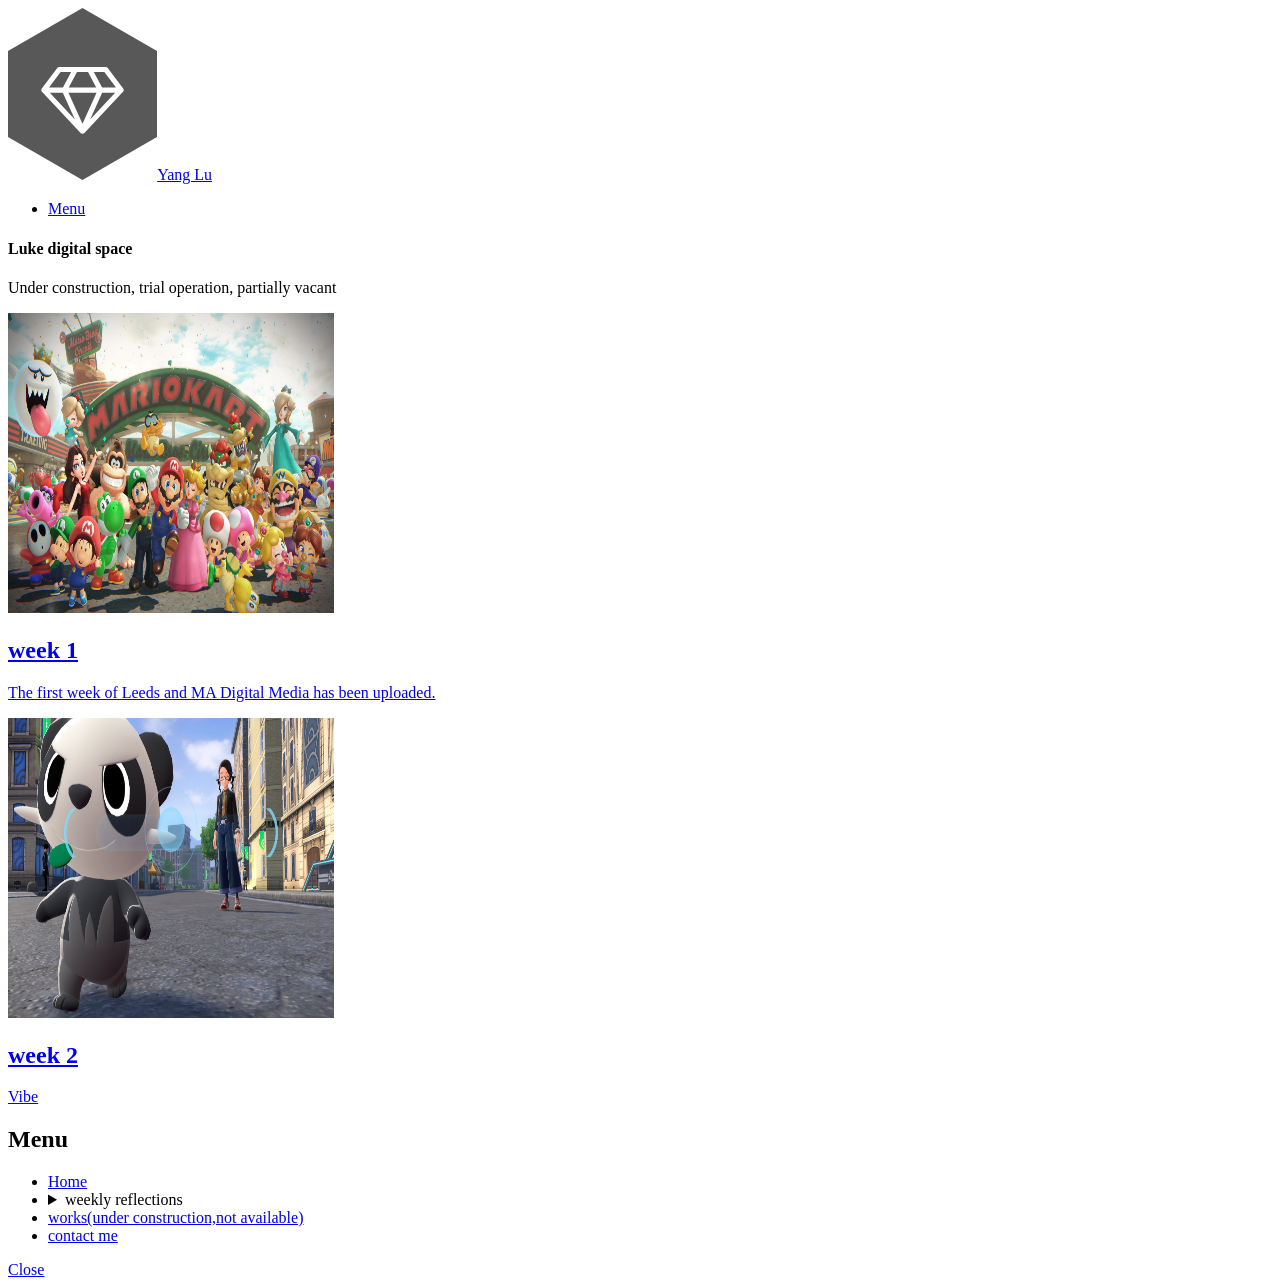
==== index.html @ b71ca95a "Add files via upload" ====
<!DOCTYPE HTML>
<!--
	Phantom by HTML5 UP
	html5up.net | @ajlkn
	Free for personal and commercial use under the CCA 3.0 license (html5up.net/license)
-->
<html>
	<head>
		<title>Yang Lu-portfolio</title>
		<meta charset="utf-8" />
		<meta name="viewport" content="width=device-width, initial-scale=1, user-scalable=no" />
		<link rel="stylesheet" href="assets/css/main.css" />
		<noscript><link rel="stylesheet" href="assets/css/noscript.css" /></noscript>
	</head>
	<body class="is-preload">
		<!-- Wrapper -->
			<div id="wrapper">

				<!-- Header -->
					<header id="header">
						<div class="inner">

							<!-- Logo -->
								<a href="index.html" class="logo">
									<span class="symbol"><img src="images/logo.svg" alt="" /></span><span class="title">Yang Lu</span>
								</a>

							<!-- Nav -->
								<nav>
									<ul>
										<li><a href="#menu">Menu</a></li>
									</ul>
								</nav>

						</div>
					</header>

				<!-- Menu -->
					<nav id="menu">
						<h2>Menu</h2>
						<ul>
							<li><a href="index.html">Home</a></li>
							<li>
  <details>
    <summary>weekly reflections</summary>
    <ul>
      <li><a href="week1.html">Week 1</a></li>
      <li><a href="week2.html">Week 2</a></li>
    </ul>
  </details>
</li>
							<li><a href="generic.html">works(under construction,not available)</a></li>
							<li><a href="Contact me.html">contact me</a></li>
						</ul>
					</nav>

				<!-- Main -->
					<div id="main">
						<div class="inner">
							<header>
								<h4>Luke digital space</h4>
								<p>	Under construction, trial operation, partially vacant</p>
							</header>
							<section class="tiles">
								<article class="style1">
									<span class="image">
										<img src="images/pic01.jpg" alt="" width="326" height="300" />
									</span>
									<a href="weekly reflections.html">
										<h2>week 1 </h2>
										<div class="content">
											<p>The first week of Leeds and MA Digital Media has been uploaded.</p>
										</div>
									</a>
								</article>
								<article class="style2">
									<span class="image">
										<img src="images/pic02.jpg" alt="" width="326" height="300" />
									</span>
									<a href="week2.html">
										<h2>week 2 </h2>
										<div class="content">
											<p>Vibe</p>
										</div>
									</a>
								
							</section>
						</div>
					</div>

				<!-- Footer -->
					<footer id="footer">
						<div class="inner">
						
						</div>
					</footer>

			</div>

		<!-- Scripts -->
			<script src="assets/js/jquery.min.js"></script>
			<script src="assets/js/browser.min.js"></script>
			<script src="assets/js/breakpoints.min.js"></script>
			<script src="assets/js/util.js"></script>
			<script src="assets/js/main.js"></script>

	</body>
</html>
---- assets/css/main.css ----
@import url(fontawesome-all.min.css);
@import url("https://fonts.googleapis.com/css?family=Source+Sans+Pro:300,700,900");

/*
	Phantom by HTML5 UP
	html5up.net | @ajlkn
	Free for personal and commercial use under the CCA 3.0 license (html5up.net/license)
*/

html, body, div, span, applet, object,
iframe, h1, h2, h3, h4, h5, h6, p, blockquote,
pre, a, abbr, acronym, address, big, cite,
code, del, dfn, em, img, ins, kbd, q, s, samp,
small, strike, strong, sub, sup, tt, var, b,
u, i, center, dl, dt, dd, ol, ul, li, fieldset,
form, label, legend, table, caption, tbody,
tfoot, thead, tr, th, td, article, aside,
canvas, details, embed, figure, figcaption,
footer, header, hgroup, menu, nav, output, ruby,
section, summary, time, mark, audio, video {
	margin: 0;
	padding: 0;
	border: 0;
	font-size: 100%;
	font: inherit;
	vertical-align: baseline;}

article, aside, details, figcaption, figure,
footer, header, hgroup, menu, nav, section {
	display: block;}

body {
	line-height: 1;
}

ol, ul {
	list-style: none;
}

blockquote, q {
	quotes: none;
}

	blockquote:before, blockquote:after, q:before, q:after {
		content: '';
		content: none;
	}

table {
	border-collapse: collapse;
	border-spacing: 0;
}

body {
	-webkit-text-size-adjust: none;
}

mark {
	background-color: transparent;
	color: inherit;
}

input::-moz-focus-inner {
	border: 0;
	padding: 0;
}

input, select, textarea {
	-moz-appearance: none;
	-webkit-appearance: none;
	-ms-appearance: none;
	appearance: none;
}

/* Basic */

	@-ms-viewport {
		width: device-width;
	}

	body {
		-ms-overflow-style: scrollbar;
	}

	@media screen and (max-width: 480px) {

		html, body {
			min-width: 320px;
		}

	}

	html {
		box-sizing: border-box;
	}

	*, *:before, *:after {
		box-sizing: inherit;
	}

	body {
		background: #ffffff;
	}

		body.is-preload *, body.is-preload *:before, body.is-preload *:after {
			-moz-animation: none !important;
			-webkit-animation: none !important;
			-ms-animation: none !important;
			animation: none !important;
			-moz-transition: none !important;
			-webkit-transition: none !important;
			-ms-transition: none !important;
			transition: none !important;
		}

/* Type */

	body, input, select, textarea {
		color: #585858;
		font-family: "Source Sans Pro", Helvetica, sans-serif;
		font-size: 16pt;
		font-weight: 300;
		line-height: 1.75;
	}

		@media screen and (max-width: 1680px) {

			body, input, select, textarea {
				font-size: 14pt;
			}

		}

		@media screen and (max-width: 1280px) {

			body, input, select, textarea {
				font-size: 12pt;
			}

		}

	a {
		-moz-transition: border-bottom-color 0.2s ease, color 0.2s ease;
		-webkit-transition: border-bottom-color 0.2s ease, color 0.2s ease;
		-ms-transition: border-bottom-color 0.2s ease, color 0.2s ease;
		transition: border-bottom-color 0.2s ease, color 0.2s ease;
		text-decoration: none;
		color: #585858;
		border-bottom: dotted 1px rgba(88, 88, 88, 0.5);
	}

		a:hover {
			border-bottom-color: transparent;
			color: #f2849e !important;
		}

	strong, b {
		font-weight: 900;
	}

	em, i {
		font-style: italic;
	}

	p {
		margin: 0 0 2em 0;
	}

	h1 {
		font-size: 2.75em;
		font-weight: 700;
		line-height: 1.3;
		margin: 0 0 1em 0;
		letter-spacing: -0.035em;
	}

		h1 a {
			color: inherit;
		}

		@media screen and (max-width: 736px) {

			h1 {
				font-size: 2em;
				margin: 0 0 1em 0;
			}

		}

		@media screen and (max-width: 360px) {

			h1 {
				font-size: 1.75em;
			}

		}

	h2, h3, h4, h5, h6 {
		font-weight: 900;
		line-height: 1.5;
		margin: 0 0 2em 0;
		text-transform: uppercase;
		letter-spacing: 0.35em;
	}

		h2 a, h3 a, h4 a, h5 a, h6 a {
			color: inherit;
		}

	h2 {
		font-size: 1.1em;
	}

	h3 {
		font-size: 1em;
	}

	h4 {
		font-size: 0.8em;
	}

	h5 {
		font-size: 0.8em;
	}

	h6 {
		font-size: 0.8em;
	}

	@media screen and (max-width: 980px) {

		h1 br, h2 br, h3 br, h4 br, h5 br, h6 br {
			display: none;
		}

	}

	@media screen and (max-width: 736px) {

		h2 {
			font-size: 1em;
		}

		h3 {
			font-size: 0.8em;
		}

	}

	sub {
		font-size: 0.8em;
		position: relative;
		top: 0.5em;
	}

	sup {
		font-size: 0.8em;
		position: relative;
		top: -0.5em;
	}

	blockquote {
		border-left: solid 4px #c9c9c9;
		font-style: italic;
		margin: 0 0 2em 0;
		padding: 0.5em 0 0.5em 2em;
	}

	code {
		background: rgba(144, 144, 144, 0.075);
		border-radius: 4px;
		border: solid 1px #c9c9c9;
		font-family: "Courier New", monospace;
		font-size: 0.9em;
		margin: 0 0.25em;
		padding: 0.25em 0.65em;
	}

	pre {
		-webkit-overflow-scrolling: touch;
		font-family: "Courier New", monospace;
		font-size: 0.9em;
		margin: 0 0 2em 0;
	}

		pre code {
			display: block;
			line-height: 1.75;
			padding: 1em 1.5em;
			overflow-x: auto;
		}

	hr {
		border: 0;
		border-bottom: solid 1px #c9c9c9;
		margin: 2em 0;
	}

		hr.major {
			margin: 3em 0;
		}

	.align-left {
		text-align: left;
	}

	.align-center {
		text-align: center;
	}

	.align-right {
		text-align: right;
	}

/* Row */

	.row {
		display: flex;
		flex-wrap: wrap;
		box-sizing: border-box;
		align-items: stretch;
	}

		.row > * {
			box-sizing: border-box;
		}

		.row.gtr-uniform > * > :last-child {
			margin-bottom: 0;
		}

		.row.aln-left {
			justify-content: flex-start;
		}

		.row.aln-center {
			justify-content: center;
		}

		.row.aln-right {
			justify-content: flex-end;
		}

		.row.aln-top {
			align-items: flex-start;
		}

		.row.aln-middle {
			align-items: center;
		}

		.row.aln-bottom {
			align-items: flex-end;
		}

		.row > .imp {
			order: -1;
		}

		.row > .col-1 {
			width: 8.33333%;
		}

		.row > .off-1 {
			margin-left: 8.33333%;
		}

		.row > .col-2 {
			width: 16.66667%;
		}

		.row > .off-2 {
			margin-left: 16.66667%;
		}

		.row > .col-3 {
			width: 25%;
		}

		.row > .off-3 {
			margin-left: 25%;
		}

		.row > .col-4 {
			width: 33.33333%;
		}

		.row > .off-4 {
			margin-left: 33.33333%;
		}

		.row > .col-5 {
			width: 41.66667%;
		}

		.row > .off-5 {
			margin-left: 41.66667%;
		}

		.row > .col-6 {
			width: 50%;
		}

		.row > .off-6 {
			margin-left: 50%;
		}

		.row > .col-7 {
			width: 58.33333%;
		}

		.row > .off-7 {
			margin-left: 58.33333%;
		}

		.row > .col-8 {
			width: 66.66667%;
		}

		.row > .off-8 {
			margin-left: 66.66667%;
		}

		.row > .col-9 {
			width: 75%;
		}

		.row > .off-9 {
			margin-left: 75%;
		}

		.row > .col-10 {
			width: 83.33333%;
		}

		.row > .off-10 {
			margin-left: 83.33333%;
		}

		.row > .col-11 {
			width: 91.66667%;
		}

		.row > .off-11 {
			margin-left: 91.66667%;
		}

		.row > .col-12 {
			width: 100%;
		}

		.row > .off-12 {
			margin-left: 100%;
		}

		.row.gtr-0 {
			margin-top: 0;
			margin-left: 0em;
		}

			.row.gtr-0 > * {
				padding: 0 0 0 0em;
			}

			.row.gtr-0.gtr-uniform {
				margin-top: 0em;
			}

				.row.gtr-0.gtr-uniform > * {
					padding-top: 0em;
				}

		.row.gtr-25 {
			margin-top: 0;
			margin-left: -0.5em;
		}

			.row.gtr-25 > * {
				padding: 0 0 0 0.5em;
			}

			.row.gtr-25.gtr-uniform {
				margin-top: -0.5em;
			}

				.row.gtr-25.gtr-uniform > * {
					padding-top: 0.5em;
				}

		.row.gtr-50 {
			margin-top: 0;
			margin-left: -1em;
		}

			.row.gtr-50 > * {
				padding: 0 0 0 1em;
			}

			.row.gtr-50.gtr-uniform {
				margin-top: -1em;
			}

				.row.gtr-50.gtr-uniform > * {
					padding-top: 1em;
				}

		.row {
			margin-top: 0;
			margin-left: -2em;
		}

			.row > * {
				padding: 0 0 0 2em;
			}

			.row.gtr-uniform {
				margin-top: -2em;
			}

				.row.gtr-uniform > * {
					padding-top: 2em;
				}

		.row.gtr-150 {
			margin-top: 0;
			margin-left: -3em;
		}

			.row.gtr-150 > * {
				padding: 0 0 0 3em;
			}

			.row.gtr-150.gtr-uniform {
				margin-top: -3em;
			}

				.row.gtr-150.gtr-uniform > * {
					padding-top: 3em;
				}

		.row.gtr-200 {
			margin-top: 0;
			margin-left: -4em;
		}

			.row.gtr-200 > * {
				padding: 0 0 0 4em;
			}

			.row.gtr-200.gtr-uniform {
				margin-top: -4em;
			}

				.row.gtr-200.gtr-uniform > * {
					padding-top: 4em;
				}

		@media screen and (max-width: 1680px) {

			.row {
				display: flex;
				flex-wrap: wrap;
				box-sizing: border-box;
				align-items: stretch;
			}

				.row > * {
					box-sizing: border-box;
				}

				.row.gtr-uniform > * > :last-child {
					margin-bottom: 0;
				}

				.row.aln-left {
					justify-content: flex-start;
				}

				.row.aln-center {
					justify-content: center;
				}

				.row.aln-right {
					justify-content: flex-end;
				}

				.row.aln-top {
					align-items: flex-start;
				}

				.row.aln-middle {
					align-items: center;
				}

				.row.aln-bottom {
					align-items: flex-end;
				}

				.row > .imp-xlarge {
					order: -1;
				}

				.row > .col-1-xlarge {
					width: 8.33333%;
				}

				.row > .off-1-xlarge {
					margin-left: 8.33333%;
				}

				.row > .col-2-xlarge {
					width: 16.66667%;
				}

				.row > .off-2-xlarge {
					margin-left: 16.66667%;
				}

				.row > .col-3-xlarge {
					width: 25%;
				}

				.row > .off-3-xlarge {
					margin-left: 25%;
				}

				.row > .col-4-xlarge {
					width: 33.33333%;
				}

				.row > .off-4-xlarge {
					margin-left: 33.33333%;
				}

				.row > .col-5-xlarge {
					width: 41.66667%;
				}

				.row > .off-5-xlarge {
					margin-left: 41.66667%;
				}

				.row > .col-6-xlarge {
					width: 50%;
				}

				.row > .off-6-xlarge {
					margin-left: 50%;
				}

				.row > .col-7-xlarge {
					width: 58.33333%;
				}

				.row > .off-7-xlarge {
					margin-left: 58.33333%;
				}

				.row > .col-8-xlarge {
					width: 66.66667%;
				}

				.row > .off-8-xlarge {
					margin-left: 66.66667%;
				}

				.row > .col-9-xlarge {
					width: 75%;
				}

				.row > .off-9-xlarge {
					margin-left: 75%;
				}

				.row > .col-10-xlarge {
					width: 83.33333%;
				}

				.row > .off-10-xlarge {
					margin-left: 83.33333%;
				}

				.row > .col-11-xlarge {
					width: 91.66667%;
				}

				.row > .off-11-xlarge {
					margin-left: 91.66667%;
				}

				.row > .col-12-xlarge {
					width: 100%;
				}

				.row > .off-12-xlarge {
					margin-left: 100%;
				}

				.row.gtr-0 {
					margin-top: 0;
					margin-left: 0em;
				}

					.row.gtr-0 > * {
						padding: 0 0 0 0em;
					}

					.row.gtr-0.gtr-uniform {
						margin-top: 0em;
					}

						.row.gtr-0.gtr-uniform > * {
							padding-top: 0em;
						}

				.row.gtr-25 {
					margin-top: 0;
					margin-left: -0.5em;
				}

					.row.gtr-25 > * {
						padding: 0 0 0 0.5em;
					}

					.row.gtr-25.gtr-uniform {
						margin-top: -0.5em;
					}

						.row.gtr-25.gtr-uniform > * {
							padding-top: 0.5em;
						}

				.row.gtr-50 {
					margin-top: 0;
					margin-left: -1em;
				}

					.row.gtr-50 > * {
						padding: 0 0 0 1em;
					}

					.row.gtr-50.gtr-uniform {
						margin-top: -1em;
					}

						.row.gtr-50.gtr-uniform > * {
							padding-top: 1em;
						}

				.row {
					margin-top: 0;
					margin-left: -2em;
				}

					.row > * {
						padding: 0 0 0 2em;
					}

					.row.gtr-uniform {
						margin-top: -2em;
					}

						.row.gtr-uniform > * {
							padding-top: 2em;
						}

				.row.gtr-150 {
					margin-top: 0;
					margin-left: -3em;
				}

					.row.gtr-150 > * {
						padding: 0 0 0 3em;
					}

					.row.gtr-150.gtr-uniform {
						margin-top: -3em;
					}

						.row.gtr-150.gtr-uniform > * {
							padding-top: 3em;
						}

				.row.gtr-200 {
					margin-top: 0;
					margin-left: -4em;
				}

					.row.gtr-200 > * {
						padding: 0 0 0 4em;
					}

					.row.gtr-200.gtr-uniform {
						margin-top: -4em;
					}

						.row.gtr-200.gtr-uniform > * {
							padding-top: 4em;
						}

		}

		@media screen and (max-width: 1280px) {

			.row {
				display: flex;
				flex-wrap: wrap;
				box-sizing: border-box;
				align-items: stretch;
			}

				.row > * {
					box-sizing: border-box;
				}

				.row.gtr-uniform > * > :last-child {
					margin-bottom: 0;
				}

				.row.aln-left {
					justify-content: flex-start;
				}

				.row.aln-center {
					justify-content: center;
				}

				.row.aln-right {
					justify-content: flex-end;
				}

				.row.aln-top {
					align-items: flex-start;
				}

				.row.aln-middle {
					align-items: center;
				}

				.row.aln-bottom {
					align-items: flex-end;
				}

				.row > .imp-large {
					order: -1;
				}

				.row > .col-1-large {
					width: 8.33333%;
				}

				.row > .off-1-large {
					margin-left: 8.33333%;
				}

				.row > .col-2-large {
					width: 16.66667%;
				}

				.row > .off-2-large {
					margin-left: 16.66667%;
				}

				.row > .col-3-large {
					width: 25%;
				}

				.row > .off-3-large {
					margin-left: 25%;
				}

				.row > .col-4-large {
					width: 33.33333%;
				}

				.row > .off-4-large {
					margin-left: 33.33333%;
				}

				.row > .col-5-large {
					width: 41.66667%;
				}

				.row > .off-5-large {
					margin-left: 41.66667%;
				}

				.row > .col-6-large {
					width: 50%;
				}

				.row > .off-6-large {
					margin-left: 50%;
				}

				.row > .col-7-large {
					width: 58.33333%;
				}

				.row > .off-7-large {
					margin-left: 58.33333%;
				}

				.row > .col-8-large {
					width: 66.66667%;
				}

				.row > .off-8-large {
					margin-left: 66.66667%;
				}

				.row > .col-9-large {
					width: 75%;
				}

				.row > .off-9-large {
					margin-left: 75%;
				}

				.row > .col-10-large {
					width: 83.33333%;
				}

				.row > .off-10-large {
					margin-left: 83.33333%;
				}

				.row > .col-11-large {
					width: 91.66667%;
				}

				.row > .off-11-large {
					margin-left: 91.66667%;
				}

				.row > .col-12-large {
					width: 100%;
				}

				.row > .off-12-large {
					margin-left: 100%;
				}

				.row.gtr-0 {
					margin-top: 0;
					margin-left: 0em;
				}

					.row.gtr-0 > * {
						padding: 0 0 0 0em;
					}

					.row.gtr-0.gtr-uniform {
						margin-top: 0em;
					}

						.row.gtr-0.gtr-uniform > * {
							padding-top: 0em;
						}

				.row.gtr-25 {
					margin-top: 0;
					margin-left: -0.5em;
				}

					.row.gtr-25 > * {
						padding: 0 0 0 0.5em;
					}

					.row.gtr-25.gtr-uniform {
						margin-top: -0.5em;
					}

						.row.gtr-25.gtr-uniform > * {
							padding-top: 0.5em;
						}

				.row.gtr-50 {
					margin-top: 0;
					margin-left: -1em;
				}

					.row.gtr-50 > * {
						padding: 0 0 0 1em;
					}

					.row.gtr-50.gtr-uniform {
						margin-top: -1em;
					}

						.row.gtr-50.gtr-uniform > * {
							padding-top: 1em;
						}

				.row {
					margin-top: 0;
					margin-left: -2em;
				}

					.row > * {
						padding: 0 0 0 2em;
					}

					.row.gtr-uniform {
						margin-top: -2em;
					}

						.row.gtr-uniform > * {
							padding-top: 2em;
						}

				.row.gtr-150 {
					margin-top: 0;
					margin-left: -3em;
				}

					.row.gtr-150 > * {
						padding: 0 0 0 3em;
					}

					.row.gtr-150.gtr-uniform {
						margin-top: -3em;
					}

						.row.gtr-150.gtr-uniform > * {
							padding-top: 3em;
						}

				.row.gtr-200 {
					margin-top: 0;
					margin-left: -4em;
				}

					.row.gtr-200 > * {
						padding: 0 0 0 4em;
					}

					.row.gtr-200.gtr-uniform {
						margin-top: -4em;
					}

						.row.gtr-200.gtr-uniform > * {
							padding-top: 4em;
						}

		}

		@media screen and (max-width: 980px) {

			.row {
				display: flex;
				flex-wrap: wrap;
				box-sizing: border-box;
				align-items: stretch;
			}

				.row > * {
					box-sizing: border-box;
				}

				.row.gtr-uniform > * > :last-child {
					margin-bottom: 0;
				}

				.row.aln-left {
					justify-content: flex-start;
				}

				.row.aln-center {
					justify-content: center;
				}

				.row.aln-right {
					justify-content: flex-end;
				}

				.row.aln-top {
					align-items: flex-start;
				}

				.row.aln-middle {
					align-items: center;
				}

				.row.aln-bottom {
					align-items: flex-end;
				}

				.row > .imp-medium {
					order: -1;
				}

				.row > .col-1-medium {
					width: 8.33333%;
				}

				.row > .off-1-medium {
					margin-left: 8.33333%;
				}

				.row > .col-2-medium {
					width: 16.66667%;
				}

				.row > .off-2-medium {
					margin-left: 16.66667%;
				}

				.row > .col-3-medium {
					width: 25%;
				}

				.row > .off-3-medium {
					margin-left: 25%;
				}

				.row > .col-4-medium {
					width: 33.33333%;
				}

				.row > .off-4-medium {
					margin-left: 33.33333%;
				}

				.row > .col-5-medium {
					width: 41.66667%;
				}

				.row > .off-5-medium {
					margin-left: 41.66667%;
				}

				.row > .col-6-medium {
					width: 50%;
				}

				.row > .off-6-medium {
					margin-left: 50%;
				}

				.row > .col-7-medium {
					width: 58.33333%;
				}

				.row > .off-7-medium {
					margin-left: 58.33333%;
				}

				.row > .col-8-medium {
					width: 66.66667%;
				}

				.row > .off-8-medium {
					margin-left: 66.66667%;
				}

				.row > .col-9-medium {
					width: 75%;
				}

				.row > .off-9-medium {
					margin-left: 75%;
				}

				.row > .col-10-medium {
					width: 83.33333%;
				}

				.row > .off-10-medium {
					margin-left: 83.33333%;
				}

				.row > .col-11-medium {
					width: 91.66667%;
				}

				.row > .off-11-medium {
					margin-left: 91.66667%;
				}

				.row > .col-12-medium {
					width: 100%;
				}

				.row > .off-12-medium {
					margin-left: 100%;
				}

				.row.gtr-0 {
					margin-top: 0;
					margin-left: 0em;
				}

					.row.gtr-0 > * {
						padding: 0 0 0 0em;
					}

					.row.gtr-0.gtr-uniform {
						margin-top: 0em;
					}

						.row.gtr-0.gtr-uniform > * {
							padding-top: 0em;
						}

				.row.gtr-25 {
					margin-top: 0;
					margin-left: -0.375em;
				}

					.row.gtr-25 > * {
						padding: 0 0 0 0.375em;
					}

					.row.gtr-25.gtr-uniform {
						margin-top: -0.375em;
					}

						.row.gtr-25.gtr-uniform > * {
							padding-top: 0.375em;
						}

				.row.gtr-50 {
					margin-top: 0;
					margin-left: -0.75em;
				}

					.row.gtr-50 > * {
						padding: 0 0 0 0.75em;
					}

					.row.gtr-50.gtr-uniform {
						margin-top: -0.75em;
					}

						.row.gtr-50.gtr-uniform > * {
							padding-top: 0.75em;
						}

				.row {
					margin-top: 0;
					margin-left: -1.5em;
				}

					.row > * {
						padding: 0 0 0 1.5em;
					}

					.row.gtr-uniform {
						margin-top: -1.5em;
					}

						.row.gtr-uniform > * {
							padding-top: 1.5em;
						}

				.row.gtr-150 {
					margin-top: 0;
					margin-left: -2.25em;
				}

					.row.gtr-150 > * {
						padding: 0 0 0 2.25em;
					}

					.row.gtr-150.gtr-uniform {
						margin-top: -2.25em;
					}

						.row.gtr-150.gtr-uniform > * {
							padding-top: 2.25em;
						}

				.row.gtr-200 {
					margin-top: 0;
					margin-left: -3em;
				}

					.row.gtr-200 > * {
						padding: 0 0 0 3em;
					}

					.row.gtr-200.gtr-uniform {
						margin-top: -3em;
					}

						.row.gtr-200.gtr-uniform > * {
							padding-top: 3em;
						}

		}

		@media screen and (max-width: 736px) {

			.row {
				display: flex;
				flex-wrap: wrap;
				box-sizing: border-box;
				align-items: stretch;
			}

				.row > * {
					box-sizing: border-box;
				}

				.row.gtr-uniform > * > :last-child {
					margin-bottom: 0;
				}

				.row.aln-left {
					justify-content: flex-start;
				}

				.row.aln-center {
					justify-content: center;
				}

				.row.aln-right {
					justify-content: flex-end;
				}

				.row.aln-top {
					align-items: flex-start;
				}

				.row.aln-middle {
					align-items: center;
				}

				.row.aln-bottom {
					align-items: flex-end;
				}

				.row > .imp-small {
					order: -1;
				}

				.row > .col-1-small {
					width: 8.33333%;
				}

				.row > .off-1-small {
					margin-left: 8.33333%;
				}

				.row > .col-2-small {
					width: 16.66667%;
				}

				.row > .off-2-small {
					margin-left: 16.66667%;
				}

				.row > .col-3-small {
					width: 25%;
				}

				.row > .off-3-small {
					margin-left: 25%;
				}

				.row > .col-4-small {
					width: 33.33333%;
				}

				.row > .off-4-small {
					margin-left: 33.33333%;
				}

				.row > .col-5-small {
					width: 41.66667%;
				}

				.row > .off-5-small {
					margin-left: 41.66667%;
				}

				.row > .col-6-small {
					width: 50%;
				}

				.row > .off-6-small {
					margin-left: 50%;
				}

				.row > .col-7-small {
					width: 58.33333%;
				}

				.row > .off-7-small {
					margin-left: 58.33333%;
				}

				.row > .col-8-small {
					width: 66.66667%;
				}

				.row > .off-8-small {
					margin-left: 66.66667%;
				}

				.row > .col-9-small {
					width: 75%;
				}

				.row > .off-9-small {
					margin-left: 75%;
				}

				.row > .col-10-small {
					width: 83.33333%;
				}

				.row > .off-10-small {
					margin-left: 83.33333%;
				}

				.row > .col-11-small {
					width: 91.66667%;
				}

				.row > .off-11-small {
					margin-left: 91.66667%;
				}

				.row > .col-12-small {
					width: 100%;
				}

				.row > .off-12-small {
					margin-left: 100%;
				}

				.row.gtr-0 {
					margin-top: 0;
					margin-left: 0em;
				}

					.row.gtr-0 > * {
						padding: 0 0 0 0em;
					}

					.row.gtr-0.gtr-uniform {
						margin-top: 0em;
					}

						.row.gtr-0.gtr-uniform > * {
							padding-top: 0em;
						}

				.row.gtr-25 {
					margin-top: 0;
					margin-left: -0.25em;
				}

					.row.gtr-25 > * {
						padding: 0 0 0 0.25em;
					}

					.row.gtr-25.gtr-uniform {
						margin-top: -0.25em;
					}

						.row.gtr-25.gtr-uniform > * {
							padding-top: 0.25em;
						}

				.row.gtr-50 {
					margin-top: 0;
					margin-left: -0.5em;
				}

					.row.gtr-50 > * {
						padding: 0 0 0 0.5em;
					}

					.row.gtr-50.gtr-uniform {
						margin-top: -0.5em;
					}

						.row.gtr-50.gtr-uniform > * {
							padding-top: 0.5em;
						}

				.row {
					margin-top: 0;
					margin-left: -1em;
				}

					.row > * {
						padding: 0 0 0 1em;
					}

					.row.gtr-uniform {
						margin-top: -1em;
					}

						.row.gtr-uniform > * {
							padding-top: 1em;
						}

				.row.gtr-150 {
					margin-top: 0;
					margin-left: -1.5em;
				}

					.row.gtr-150 > * {
						padding: 0 0 0 1.5em;
					}

					.row.gtr-150.gtr-uniform {
						margin-top: -1.5em;
					}

						.row.gtr-150.gtr-uniform > * {
							padding-top: 1.5em;
						}

				.row.gtr-200 {
					margin-top: 0;
					margin-left: -2em;
				}

					.row.gtr-200 > * {
						padding: 0 0 0 2em;
					}

					.row.gtr-200.gtr-uniform {
						margin-top: -2em;
					}

						.row.gtr-200.gtr-uniform > * {
							padding-top: 2em;
						}

		}

		@media screen and (max-width: 480px) {

			.row {
				display: flex;
				flex-wrap: wrap;
				box-sizing: border-box;
				align-items: stretch;
			}

				.row > * {
					box-sizing: border-box;
				}

				.row.gtr-uniform > * > :last-child {
					margin-bottom: 0;
				}

				.row.aln-left {
					justify-content: flex-start;
				}

				.row.aln-center {
					justify-content: center;
				}

				.row.aln-right {
					justify-content: flex-end;
				}

				.row.aln-top {
					align-items: flex-start;
				}

				.row.aln-middle {
					align-items: center;
				}

				.row.aln-bottom {
					align-items: flex-end;
				}

				.row > .imp-xsmall {
					order: -1;
				}

				.row > .col-1-xsmall {
					width: 8.33333%;
				}

				.row > .off-1-xsmall {
					margin-left: 8.33333%;
				}

				.row > .col-2-xsmall {
					width: 16.66667%;
				}

				.row > .off-2-xsmall {
					margin-left: 16.66667%;
				}

				.row > .col-3-xsmall {
					width: 25%;
				}

				.row > .off-3-xsmall {
					margin-left: 25%;
				}

				.row > .col-4-xsmall {
					width: 33.33333%;
				}

				.row > .off-4-xsmall {
					margin-left: 33.33333%;
				}

				.row > .col-5-xsmall {
					width: 41.66667%;
				}

				.row > .off-5-xsmall {
					margin-left: 41.66667%;
				}

				.row > .col-6-xsmall {
					width: 50%;
				}

				.row > .off-6-xsmall {
					margin-left: 50%;
				}

				.row > .col-7-xsmall {
					width: 58.33333%;
				}

				.row > .off-7-xsmall {
					margin-left: 58.33333%;
				}

				.row > .col-8-xsmall {
					width: 66.66667%;
				}

				.row > .off-8-xsmall {
					margin-left: 66.66667%;
				}

				.row > .col-9-xsmall {
					width: 75%;
				}

				.row > .off-9-xsmall {
					margin-left: 75%;
				}

				.row > .col-10-xsmall {
					width: 83.33333%;
				}

				.row > .off-10-xsmall {
					margin-left: 83.33333%;
				}

				.row > .col-11-xsmall {
					width: 91.66667%;
				}

				.row > .off-11-xsmall {
					margin-left: 91.66667%;
				}

				.row > .col-12-xsmall {
					width: 100%;
				}

				.row > .off-12-xsmall {
					margin-left: 100%;
				}

				.row.gtr-0 {
					margin-top: 0;
					margin-left: 0em;
				}

					.row.gtr-0 > * {
						padding: 0 0 0 0em;
					}

					.row.gtr-0.gtr-uniform {
						margin-top: 0em;
					}

						.row.gtr-0.gtr-uniform > * {
							padding-top: 0em;
						}

				.row.gtr-25 {
					margin-top: 0;
					margin-left: -0.25em;
				}

					.row.gtr-25 > * {
						padding: 0 0 0 0.25em;
					}

					.row.gtr-25.gtr-uniform {
						margin-top: -0.25em;
					}

						.row.gtr-25.gtr-uniform > * {
							padding-top: 0.25em;
						}

				.row.gtr-50 {
					margin-top: 0;
					margin-left: -0.5em;
				}

					.row.gtr-50 > * {
						padding: 0 0 0 0.5em;
					}

					.row.gtr-50.gtr-uniform {
						margin-top: -0.5em;
					}

						.row.gtr-50.gtr-uniform > * {
							padding-top: 0.5em;
						}

				.row {
					margin-top: 0;
					margin-left: -1em;
				}

					.row > * {
						padding: 0 0 0 1em;
					}

					.row.gtr-uniform {
						margin-top: -1em;
					}

						.row.gtr-uniform > * {
							padding-top: 1em;
						}

				.row.gtr-150 {
					margin-top: 0;
					margin-left: -1.5em;
				}

					.row.gtr-150 > * {
						padding: 0 0 0 1.5em;
					}

					.row.gtr-150.gtr-uniform {
						margin-top: -1.5em;
					}

						.row.gtr-150.gtr-uniform > * {
							padding-top: 1.5em;
						}

				.row.gtr-200 {
					margin-top: 0;
					margin-left: -2em;
				}

					.row.gtr-200 > * {
						padding: 0 0 0 2em;
					}

					.row.gtr-200.gtr-uniform {
						margin-top: -2em;
					}

						.row.gtr-200.gtr-uniform > * {
							padding-top: 2em;
						}

		}

/* Section/Article */

	section.special, article.special {
		text-align: center;
	}

	header p {
		margin-top: -1em;
	}

	@media screen and (max-width: 736px) {

		header p {
			margin-top: 0;
		}

	}

/* Icon */

	.icon {
		text-decoration: none;
		border-bottom: none;
		position: relative;
	}

		.icon:before {
			-moz-osx-font-smoothing: grayscale;
			-webkit-font-smoothing: antialiased;
			display: inline-block;
			font-style: normal;
			font-variant: normal;
			text-rendering: auto;
			line-height: 1;
			text-transform: none !important;
			font-family: 'Font Awesome 5 Free';
			font-weight: 400;
		}

		.icon > .label {
			display: none;
		}

		.icon:before {
			line-height: inherit;
		}

		.icon.solid:before {
			font-weight: 900;
		}

		.icon.brands:before {
			font-family: 'Font Awesome 5 Brands';
		}

		.icon.style2 {
			-moz-transition: background-color 0.2s ease-in-out, color 0.2s ease-in-out, border-color 0.2s ease-in-out;
			-webkit-transition: background-color 0.2s ease-in-out, color 0.2s ease-in-out, border-color 0.2s ease-in-out;
			-ms-transition: background-color 0.2s ease-in-out, color 0.2s ease-in-out, border-color 0.2s ease-in-out;
			transition: background-color 0.2s ease-in-out, color 0.2s ease-in-out, border-color 0.2s ease-in-out;
			background-color: transparent;
			border: solid 1px #c9c9c9;
			border-radius: 4px;
			width: 2.65em;
			height: 2.65em;
			display: inline-block;
			text-align: center;
			line-height: 2.65em;
			color: inherit;
		}

			.icon.style2:before {
				font-size: 1.1em;
			}

			.icon.style2:hover {
				color: #f2849e;
				border-color: #f2849e;
			}

			.icon.style2:active {
				background-color: rgba(242, 132, 158, 0.1);
			}

/* List */

	ol {
		list-style: decimal;
		margin: 0 0 2em 0;
		padding-left: 1.25em;
	}

		ol li {
			padding-left: 0.25em;
		}

	ul {
		list-style: disc;
		margin: 0 0 2em 0;
		padding-left: 1em;
	}

		ul li {
			padding-left: 0.5em;
		}

		ul.alt {
			list-style: none;
			padding-left: 0;
		}

			ul.alt li {
				border-top: solid 1px #c9c9c9;
				padding: 0.5em 0;
			}

				ul.alt li:first-child {
					border-top: 0;
					padding-top: 0;
				}

	dl {
		margin: 0 0 2em 0;
	}

		dl dt {
			display: block;
			font-weight: 900;
			margin: 0 0 1em 0;
		}

		dl dd {
			margin-left: 2em;
		}

/* Actions */

	ul.actions {
		display: -moz-flex;
		display: -webkit-flex;
		display: -ms-flex;
		display: flex;
		cursor: default;
		list-style: none;
		margin-left: -1em;
		padding-left: 0;
	}

		ul.actions li {
			padding: 0 0 0 1em;
			vertical-align: middle;
		}

		ul.actions.special {
			-moz-justify-content: center;
			-webkit-justify-content: center;
			-ms-justify-content: center;
			justify-content: center;
			width: 100%;
			margin-left: 0;
		}

			ul.actions.special li:first-child {
				padding-left: 0;
			}

		ul.actions.stacked {
			-moz-flex-direction: column;
			-webkit-flex-direction: column;
			-ms-flex-direction: column;
			flex-direction: column;
			margin-left: 0;
		}

			ul.actions.stacked li {
				padding: 1.3em 0 0 0;
			}

				ul.actions.stacked li:first-child {
					padding-top: 0;
				}

		ul.actions.fit {
			width: calc(100% + 1em);
		}

			ul.actions.fit li {
				-moz-flex-grow: 1;
				-webkit-flex-grow: 1;
				-ms-flex-grow: 1;
				flex-grow: 1;
				-moz-flex-shrink: 1;
				-webkit-flex-shrink: 1;
				-ms-flex-shrink: 1;
				flex-shrink: 1;
				width: 100%;
			}

				ul.actions.fit li > * {
					width: 100%;
				}

			ul.actions.fit.stacked {
				width: 100%;
			}

		@media screen and (max-width: 480px) {

			ul.actions:not(.fixed) {
				-moz-flex-direction: column;
				-webkit-flex-direction: column;
				-ms-flex-direction: column;
				flex-direction: column;
				margin-left: 0;
				width: 100% !important;
			}

				ul.actions:not(.fixed) li {
					-moz-flex-grow: 1;
					-webkit-flex-grow: 1;
					-ms-flex-grow: 1;
					flex-grow: 1;
					-moz-flex-shrink: 1;
					-webkit-flex-shrink: 1;
					-ms-flex-shrink: 1;
					flex-shrink: 1;
					padding: 1em 0 0 0;
					text-align: center;
					width: 100%;
				}

					ul.actions:not(.fixed) li > * {
						width: 100%;
					}

					ul.actions:not(.fixed) li:first-child {
						padding-top: 0;
					}

					ul.actions:not(.fixed) li input[type="submit"],
					ul.actions:not(.fixed) li input[type="reset"],
					ul.actions:not(.fixed) li input[type="button"],
					ul.actions:not(.fixed) li button,
					ul.actions:not(.fixed) li .button {
						width: 100%;
					}

						ul.actions:not(.fixed) li input[type="submit"].icon:before,
						ul.actions:not(.fixed) li input[type="reset"].icon:before,
						ul.actions:not(.fixed) li input[type="button"].icon:before,
						ul.actions:not(.fixed) li button.icon:before,
						ul.actions:not(.fixed) li .button.icon:before {
							margin-left: -0.5rem;
						}

		}

/* Icons */

	ul.icons {
		cursor: default;
		list-style: none;
		padding-left: 0;
		margin: -1em 0 2em -1em;
	}

		ul.icons li {
			display: inline-block;
			padding: 1em 0 0 1em;
		}

/* Form */

	form {
		margin: 0 0 2em 0;
		overflow-x: hidden;
	}

		form > :last-child {
			margin-bottom: 0;
		}

		form > .fields {
			display: -moz-flex;
			display: -webkit-flex;
			display: -ms-flex;
			display: flex;
			-moz-flex-wrap: wrap;
			-webkit-flex-wrap: wrap;
			-ms-flex-wrap: wrap;
			flex-wrap: wrap;
			width: calc(100% + 3em);
			margin: -1.5em 0 2em -1.5em;
		}

			form > .fields > .field {
				-moz-flex-grow: 0;
				-webkit-flex-grow: 0;
				-ms-flex-grow: 0;
				flex-grow: 0;
				-moz-flex-shrink: 0;
				-webkit-flex-shrink: 0;
				-ms-flex-shrink: 0;
				flex-shrink: 0;
				padding: 1.5em 0 0 1.5em;
				width: calc(100% - 1.5em);
			}

				form > .fields > .field.half {
					width: calc(50% - 0.75em);
				}

				form > .fields > .field.third {
					width: calc(100%/3 - 0.5em);
				}

				form > .fields > .field.quarter {
					width: calc(25% - 0.375em);
				}

		@media screen and (max-width: 480px) {

			form > .fields {
				width: calc(100% + 3em);
				margin: -1.5em 0 2em -1.5em;
			}

				form > .fields > .field {
					padding: 1.5em 0 0 1.5em;
					width: calc(100% - 1.5em);
				}

					form > .fields > .field.half {
						width: calc(100% - 1.5em);
					}

					form > .fields > .field.third {
						width: calc(100% - 1.5em);
					}

					form > .fields > .field.quarter {
						width: calc(100% - 1.5em);
					}

		}

	label {
		display: block;
		font-size: 0.9em;
		font-weight: 900;
		margin: 0 0 1em 0;
	}

	input[type="text"],
	input[type="password"],
	input[type="email"],
	input[type="tel"],
	select,
	textarea {
		-moz-appearance: none;
		-webkit-appearance: none;
		-ms-appearance: none;
		appearance: none;
		background-color: transparent;
		border: none;
		border-radius: 0;
		border-bottom: solid 1px #c9c9c9;
		color: inherit;
		display: block;
		outline: 0;
		padding: 0;
		text-decoration: none;
		width: 100%;
	}

		input[type="text"]:invalid,
		input[type="password"]:invalid,
		input[type="email"]:invalid,
		input[type="tel"]:invalid,
		select:invalid,
		textarea:invalid {
			box-shadow: none;
		}

		input[type="text"]:focus,
		input[type="password"]:focus,
		input[type="email"]:focus,
		input[type="tel"]:focus,
		select:focus,
		textarea:focus {
			border-bottom-color: #f2849e;
			box-shadow: inset 0 -1px 0 0 #f2849e;
		}

	select {
		background-image: url("data:image/svg+xml;charset=utf8,%3Csvg xmlns='http://www.w3.org/2000/svg' width='40' height='40' preserveAspectRatio='none' viewBox='0 0 40 40'%3E%3Cpath d='M9.4,12.3l10.4,10.4l10.4-10.4c0.2-0.2,0.5-0.4,0.9-0.4c0.3,0,0.6,0.1,0.9,0.4l3.3,3.3c0.2,0.2,0.4,0.5,0.4,0.9 c0,0.4-0.1,0.6-0.4,0.9L20.7,31.9c-0.2,0.2-0.5,0.4-0.9,0.4c-0.3,0-0.6-0.1-0.9-0.4L4.3,17.3c-0.2-0.2-0.4-0.5-0.4-0.9 c0-0.4,0.1-0.6,0.4-0.9l3.3-3.3c0.2-0.2,0.5-0.4,0.9-0.4S9.1,12.1,9.4,12.3z' fill='%23c9c9c9' /%3E%3C/svg%3E");
		background-size: 1.25rem;
		background-repeat: no-repeat;
		background-position: calc(100% - 1rem) center;
		height: 3em;
		padding-right: 3em;
		text-overflow: ellipsis;
	}

		select option {
			background: #ffffff;
		}

		select:focus::-ms-value {
			background-color: transparent;
		}

		select::-ms-expand {
			display: none;
		}

	input[type="text"],
	input[type="password"],
	input[type="email"],
	select {
		height: 3em;
	}

	textarea {
		padding: 0;
		min-height: 3.75em;
	}

	input[type="checkbox"],
	input[type="radio"] {
		-moz-appearance: none;
		-webkit-appearance: none;
		-ms-appearance: none;
		appearance: none;
		display: block;
		float: left;
		margin-right: -2em;
		opacity: 0;
		width: 1em;
		z-index: -1;
	}

		input[type="checkbox"] + label,
		input[type="radio"] + label {
			text-decoration: none;
			color: #585858;
			cursor: pointer;
			display: inline-block;
			font-size: 1em;
			font-weight: 300;
			padding-left: 2.55em;
			padding-right: 0.75em;
			position: relative;
		}

			input[type="checkbox"] + label:before,
			input[type="radio"] + label:before {
				-moz-osx-font-smoothing: grayscale;
				-webkit-font-smoothing: antialiased;
				display: inline-block;
				font-style: normal;
				font-variant: normal;
				text-rendering: auto;
				line-height: 1;
				text-transform: none !important;
				font-family: 'Font Awesome 5 Free';
				font-weight: 900;
			}

			input[type="checkbox"] + label:before,
			input[type="radio"] + label:before {
				border-radius: 4px;
				border: solid 1px #c9c9c9;
				content: '';
				display: inline-block;
				font-size: 0.8em;
				height: 2.25em;
				left: 0;
				line-height: 2.25em;
				position: absolute;
				text-align: center;
				top: 0;
				width: 2.25em;
			}

		input[type="checkbox"]:checked + label:before,
		input[type="radio"]:checked + label:before {
			background: #585858;
			border-color: #585858;
			color: #ffffff;
			content: '\f00c';
		}

		input[type="checkbox"]:focus + label:before,
		input[type="radio"]:focus + label:before {
			border-color: #f2849e;
			box-shadow: 0 0 0 1px #f2849e;
		}

	input[type="checkbox"] + label:before {
		border-radius: 4px;
	}

	input[type="radio"] + label:before {
		border-radius: 100%;
	}

/* Box */

	.box {
		border-radius: 4px;
		border: solid 1px #c9c9c9;
		margin-bottom: 2em;
		padding: 1.5em;
	}

		.box > :last-child,
		.box > :last-child > :last-child,
		.box > :last-child > :last-child > :last-child {
			margin-bottom: 0;
		}

		.box.alt {
			border: 0;
			border-radius: 0;
			padding: 0;
		}

/* Image */

	.image {
		border-radius: 4px;
		border: 0;
		display: inline-block;
		position: relative;
	}

		.image img {
			border-radius: 4px;
			display: block;
		}

		.image.left, .image.right {
			max-width: 40%;
		}

			.image.left img, .image.right img {
				width: 100%;
			}

		.image.left {
			float: left;
			padding: 0 1.5em 1em 0;
			top: 0.25em;
		}

		.image.right {
			float: right;
			padding: 0 0 1em 1.5em;
			top: 0.25em;
		}

		.image.fit {
			display: block;
			margin: 0 0 2em 0;
			width: 100%;
		}

			.image.fit img {
				width: 100%;
			}

		.image.main {
			display: block;
			margin: 0 0 3em 0;
			width: 100%;
		}

			.image.main img {
				width: 100%;
			}

			@media screen and (max-width: 736px) {

				.image.main {
					margin: 0 0 2em 0;
				}

			}

/* Table */

	.table-wrapper {
		-webkit-overflow-scrolling: touch;
		overflow-x: auto;
	}

	table {
		margin: 0 0 2em 0;
		width: 100%;
	}

		table tbody tr {
			border: solid 1px #c9c9c9;
			border-left: 0;
			border-right: 0;
		}

			table tbody tr:nth-child(2n + 1) {
				background-color: rgba(144, 144, 144, 0.075);
			}

		table td {
			padding: 0.75em 0.75em;
		}

		table th {
			font-size: 0.9em;
			font-weight: 900;
			padding: 0 0.75em 0.75em 0.75em;
			text-align: left;
		}

		table thead {
			border-bottom: solid 2px #c9c9c9;
		}

		table tfoot {
			border-top: solid 2px #c9c9c9;
		}

		table.alt {
			border-collapse: separate;
		}

			table.alt tbody tr td {
				border: solid 1px #c9c9c9;
				border-left-width: 0;
				border-top-width: 0;
			}

				table.alt tbody tr td:first-child {
					border-left-width: 1px;
				}

			table.alt tbody tr:first-child td {
				border-top-width: 1px;
			}

			table.alt thead {
				border-bottom: 0;
			}

			table.alt tfoot {
				border-top: 0;
			}

/* Button */

	input[type="submit"],
	input[type="reset"],
	input[type="button"],
	button,
	.button {
		-moz-appearance: none;
		-webkit-appearance: none;
		-ms-appearance: none;
		appearance: none;
		-moz-transition: background-color 0.2s ease-in-out, color 0.2s ease-in-out, box-shadow 0.2s ease-in-out;
		-webkit-transition: background-color 0.2s ease-in-out, color 0.2s ease-in-out, box-shadow 0.2s ease-in-out;
		-ms-transition: background-color 0.2s ease-in-out, color 0.2s ease-in-out, box-shadow 0.2s ease-in-out;
		transition: background-color 0.2s ease-in-out, color 0.2s ease-in-out, box-shadow 0.2s ease-in-out;
		background-color: transparent;
		border-radius: 4px;
		border: 0;
		box-shadow: inset 0 0 0 2px #585858;
		color: #585858 !important;
		cursor: pointer;
		display: inline-block;
		font-size: 0.8em;
		font-weight: 900;
		height: 3.5em;
		letter-spacing: 0.35em;
		line-height: 3.45em;
		overflow: hidden;
		padding: 0 1.25em 0 1.6em;
		text-align: center;
		text-decoration: none;
		text-overflow: ellipsis;
		text-transform: uppercase;
		white-space: nowrap;
	}

		input[type="submit"].icon:before,
		input[type="reset"].icon:before,
		input[type="button"].icon:before,
		button.icon:before,
		.button.icon:before {
			margin-right: 0.5em;
		}

		input[type="submit"].fit,
		input[type="reset"].fit,
		input[type="button"].fit,
		button.fit,
		.button.fit {
			width: 100%;
		}

		input[type="submit"]:hover,
		input[type="reset"]:hover,
		input[type="button"]:hover,
		button:hover,
		.button:hover {
			color: #f2849e !important;
			box-shadow: inset 0 0 0 2px #f2849e;
		}

		input[type="submit"]:active,
		input[type="reset"]:active,
		input[type="button"]:active,
		button:active,
		.button:active {
			background-color: rgba(242, 132, 158, 0.1);
		}

		input[type="submit"].small,
		input[type="reset"].small,
		input[type="button"].small,
		button.small,
		.button.small {
			font-size: 0.6em;
		}

		input[type="submit"].large,
		input[type="reset"].large,
		input[type="button"].large,
		button.large,
		.button.large {
			font-size: 1em;
		}

		input[type="submit"].primary,
		input[type="reset"].primary,
		input[type="button"].primary,
		button.primary,
		.button.primary {
			box-shadow: none;
			background-color: #585858;
			color: #ffffff !important;
		}

			input[type="submit"].primary:hover,
			input[type="reset"].primary:hover,
			input[type="button"].primary:hover,
			button.primary:hover,
			.button.primary:hover {
				background-color: #f2849e;
			}

			input[type="submit"].primary:active,
			input[type="reset"].primary:active,
			input[type="button"].primary:active,
			button.primary:active,
			.button.primary:active {
				background-color: #ee5f81;
			}

		input[type="submit"].disabled, input[type="submit"]:disabled,
		input[type="reset"].disabled,
		input[type="reset"]:disabled,
		input[type="button"].disabled,
		input[type="button"]:disabled,
		button.disabled,
		button:disabled,
		.button.disabled,
		.button:disabled {
			pointer-events: none;
			opacity: 0.25;
		}

/* Tiles */

	.tiles {
		display: -moz-flex;
		display: -webkit-flex;
		display: -ms-flex;
		display: flex;
		-moz-flex-wrap: wrap;
		-webkit-flex-wrap: wrap;
		-ms-flex-wrap: wrap;
		flex-wrap: wrap;
		postiion: relative;
		margin: -2.5em 0 0 -2.5em;
	}

		.tiles article {
			-moz-transition: -moz-transform 0.5s ease, opacity 0.5s ease;
			-webkit-transition: -webkit-transform 0.5s ease, opacity 0.5s ease;
			-ms-transition: -ms-transform 0.5s ease, opacity 0.5s ease;
			transition: transform 0.5s ease, opacity 0.5s ease;
			position: relative;
			width: calc(33.33333% - 2.5em);
			margin: 2.5em 0 0 2.5em;
		}

			.tiles article > .image {
				-moz-transition: -moz-transform 0.5s ease;
				-webkit-transition: -webkit-transform 0.5s ease;
				-ms-transition: -ms-transform 0.5s ease;
				transition: transform 0.5s ease;
				position: relative;
				display: block;
				width: 100%;
				border-radius: 4px;
				overflow: hidden;
			}

				.tiles article > .image img {
					display: block;
					width: 100%;
				}

				.tiles article > .image:before {
					pointer-events: none;
					-moz-transition: background-color 0.5s ease, opacity 0.5s ease;
					-webkit-transition: background-color 0.5s ease, opacity 0.5s ease;
					-ms-transition: background-color 0.5s ease, opacity 0.5s ease;
					transition: background-color 0.5s ease, opacity 0.5s ease;
					content: '';
					display: block;
					position: absolute;
					top: 0;
					left: 0;
					width: 100%;
					height: 100%;
					opacity: 1.0;
					z-index: 1;
					opacity: 0.8;
				}

				.tiles article > .image:after {
					pointer-events: none;
					-moz-transition: opacity 0.5s ease;
					-webkit-transition: opacity 0.5s ease;
					-ms-transition: opacity 0.5s ease;
					transition: opacity 0.5s ease;
					content: '';
					display: block;
					position: absolute;
					top: 0;
					left: 0;
					width: 100%;
					height: 100%;
					background-image: url("data:image/svg+xml;charset=utf8,%3Csvg xmlns='http://www.w3.org/2000/svg' width='100' height='100' viewBox='0 0 100 100' preserveAspectRatio='none'%3E%3Cstyle%3Eline %7B stroke-width: 0.25px%3B stroke: %23ffffff%3B %7D%3C/style%3E%3Cline x1='0' y1='0' x2='100' y2='100' /%3E%3Cline x1='100' y1='0' x2='0' y2='100' /%3E%3C/svg%3E");
					background-position: center;
					background-repeat: no-repeat;
					background-size: 100% 100%;
					opacity: 0.25;
					z-index: 2;
				}

			.tiles article > a {
				display: -moz-flex;
				display: -webkit-flex;
				display: -ms-flex;
				display: flex;
				-moz-flex-direction: column;
				-webkit-flex-direction: column;
				-ms-flex-direction: column;
				flex-direction: column;
				-moz-align-items: center;
				-webkit-align-items: center;
				-ms-align-items: center;
				align-items: center;
				-moz-justify-content: center;
				-webkit-justify-content: center;
				-ms-justify-content: center;
				justify-content: center;
				-moz-transition: background-color 0.5s ease, -moz-transform 0.5s ease;
				-webkit-transition: background-color 0.5s ease, -webkit-transform 0.5s ease;
				-ms-transition: background-color 0.5s ease, -ms-transform 0.5s ease;
				transition: background-color 0.5s ease, transform 0.5s ease;
				position: absolute;
				top: 0;
				left: 0;
				width: 100%;
				height: 100%;
				padding: 1em;
				border-radius: 4px;
				border-bottom: 0;
				color: #ffffff;
				text-align: center;
				text-decoration: none;
				z-index: 3;
			}

				.tiles article > a > :last-child {
					margin: 0;
				}

				.tiles article > a:hover {
					color: #ffffff !important;
				}

				.tiles article > a h2 {
					margin: 0;
				}

				.tiles article > a .content {
					-moz-transition: max-height 0.5s ease, opacity 0.5s ease;
					-webkit-transition: max-height 0.5s ease, opacity 0.5s ease;
					-ms-transition: max-height 0.5s ease, opacity 0.5s ease;
					transition: max-height 0.5s ease, opacity 0.5s ease;
					width: 100%;
					max-height: 0;
					line-height: 1.5;
					margin-top: 0.35em;
					opacity: 0;
				}

					.tiles article > a .content > :last-child {
						margin-bottom: 0;
					}

			.tiles article.style1 > .image:before {
				background-color: #f2849e;
			}

			.tiles article.style2 > .image:before {
				background-color: #7ecaf6;
			}

			.tiles article.style3 > .image:before {
				background-color: #7bd0c1;
			}

			.tiles article.style4 > .image:before {
				background-color: #c75b9b;
			}

			.tiles article.style5 > .image:before {
				background-color: #ae85ca;
			}

			.tiles article.style6 > .image:before {
				background-color: #8499e7;
			}

			body:not(.is-touch) .tiles article:hover > .image {
				-moz-transform: scale(1.1);
				-webkit-transform: scale(1.1);
				-ms-transform: scale(1.1);
				transform: scale(1.1);
			}

				body:not(.is-touch) .tiles article:hover > .image:before {
					background-color: #333333;
					opacity: 0.35;
				}

				body:not(.is-touch) .tiles article:hover > .image:after {
					opacity: 0;
				}

			body:not(.is-touch) .tiles article:hover .content {
				max-height: 15em;
				opacity: 1;
			}

		* + .tiles {
			margin-top: 2em;
		}

		body.is-preload .tiles article {
			-moz-transform: scale(0.9);
			-webkit-transform: scale(0.9);
			-ms-transform: scale(0.9);
			transform: scale(0.9);
			opacity: 0;
		}

		body.is-touch .tiles article .content {
			max-height: 15em;
			opacity: 1;
		}

		@media screen and (max-width: 1280px) {

			.tiles {
				margin: -1.25em 0 0 -1.25em;
			}

				.tiles article {
					width: calc(33.33333% - 1.25em);
					margin: 1.25em 0 0 1.25em;
				}

		}

		@media screen and (max-width: 980px) {

			.tiles {
				margin: -2.5em 0 0 -2.5em;
			}

				.tiles article {
					width: calc(50% - 2.5em);
					margin: 2.5em 0 0 2.5em;
				}

		}

		@media screen and (max-width: 736px) {

			.tiles {
				margin: -1.25em 0 0 -1.25em;
			}

				.tiles article {
					width: calc(50% - 1.25em);
					margin: 1.25em 0 0 1.25em;
				}

					.tiles article:hover > .image {
						-moz-transform: scale(1.0);
						-webkit-transform: scale(1.0);
						-ms-transform: scale(1.0);
						transform: scale(1.0);
					}

		}

		@media screen and (max-width: 480px) {

			.tiles {
				margin: 0;
			}

				.tiles article {
					width: 100%;
					margin: 1.25em 0 0 0;
				}

		}

/* Header */

	#header {
		padding: 8em 0 0.1em 0 ;
	}

		#header .logo {
			display: block;
			border-bottom: 0;
			color: inherit;
			font-weight: 900;
			letter-spacing: 0.35em;
			margin: 0 0 2.5em 0;
			text-decoration: none;
			text-transform: uppercase;
			display: inline-block;
		}

			#header .logo > * {
				display: inline-block;
				vertical-align: middle;
			}

			#header .logo .symbol {
				margin-right: 0.65em;
			}

				#header .logo .symbol img {
					display: block;
					width: 2em;
					height: 2em;
				}

		#header nav {
			position: fixed;
			right: 2em;
			top: 2em;
			z-index: 10000;
		}

			#header nav ul {
				display: -moz-flex;
				display: -webkit-flex;
				display: -ms-flex;
				display: flex;
				-moz-align-items: center;
				-webkit-align-items: center;
				-ms-align-items: center;
				align-items: center;
				list-style: none;
				margin: 0;
				padding: 0;
			}

				#header nav ul li {
					display: block;
					padding: 0;
				}

					#header nav ul li a {
						display: block;
						position: relative;
						height: 3em;
						line-height: 3em;
						padding: 0 1.5em;
						background-color: rgba(255, 255, 255, 0.5);
						border-radius: 4px;
						border: 0;
						font-size: 0.8em;
						font-weight: 900;
						letter-spacing: 0.35em;
						text-transform: uppercase;
					}

					#header nav ul li a[href="#menu"] {
						-webkit-tap-highlight-color: transparent;
						width: 4em;
						text-indent: 4em;
						font-size: 1em;
						overflow: hidden;
						padding: 0;
						white-space: nowrap;
					}

						#header nav ul li a[href="#menu"]:before, #header nav ul li a[href="#menu"]:after {
							-moz-transition: opacity 0.2s ease;
							-webkit-transition: opacity 0.2s ease;
							-ms-transition: opacity 0.2s ease;
							transition: opacity 0.2s ease;
							content: '';
							display: block;
							position: absolute;
							top: 0;
							left: 0;
							width: 100%;
							height: 100%;
							background-position: center;
							background-repeat: no-repeat;
							background-size: 2em 2em;
						}

						#header nav ul li a[href="#menu"]:before {
							background-image: url("data:image/svg+xml;charset=utf8,%3Csvg xmlns='http://www.w3.org/2000/svg' width='100' height='100' viewBox='0 0 100 100' preserveAspectRatio='none'%3E%3Cstyle%3Eline %7B stroke-width: 8px%3B stroke: %23f2849e%3B %7D%3C/style%3E%3Cline x1='0' y1='25' x2='100' y2='25' /%3E%3Cline x1='0' y1='50' x2='100' y2='50' /%3E%3Cline x1='0' y1='75' x2='100' y2='75' /%3E%3C/svg%3E");
							opacity: 0;
						}

						#header nav ul li a[href="#menu"]:after {
							background-image: url("data:image/svg+xml;charset=utf8,%3Csvg xmlns='http://www.w3.org/2000/svg' width='100' height='100' viewBox='0 0 100 100' preserveAspectRatio='none'%3E%3Cstyle%3Eline %7B stroke-width: 8px%3B stroke: %23585858%3B %7D%3C/style%3E%3Cline x1='0' y1='25' x2='100' y2='25' /%3E%3Cline x1='0' y1='50' x2='100' y2='50' /%3E%3Cline x1='0' y1='75' x2='100' y2='75' /%3E%3C/svg%3E");
							opacity: 1;
						}

						#header nav ul li a[href="#menu"]:hover:before {
							opacity: 1;
						}

						#header nav ul li a[href="#menu"]:hover:after {
							opacity: 0;
						}

		@media screen and (max-width: 736px) {

			#header {
				padding: 4em 0 0.1em 0 ;
			}

				#header nav {
					right: 0.5em;
					top: 0.5em;
				}

					#header nav ul li a[href="#menu"]:before, #header nav ul li a[href="#menu"]:after {
						background-size: 1.5em 1.5em;
					}

		}

/* Menu */

	#wrapper {
		-moz-transition: opacity 0.45s ease;
		-webkit-transition: opacity 0.45s ease;
		-ms-transition: opacity 0.45s ease;
		transition: opacity 0.45s ease;
		opacity: 1;
	}

	#menu {
		-moz-transform: translateX(22em);
		-webkit-transform: translateX(22em);
		-ms-transform: translateX(22em);
		transform: translateX(22em);
		-moz-transition: -moz-transform 0.45s ease, visibility 0.45s;
		-webkit-transition: -webkit-transform 0.45s ease, visibility 0.45s;
		-ms-transition: -ms-transform 0.45s ease, visibility 0.45s;
		transition: transform 0.45s ease, visibility 0.45s;
		position: fixed;
		top: 0;
		right: 0;
		width: 22em;
		max-width: 80%;
		height: 100%;
		-webkit-overflow-scrolling: touch;
		background: #585858;
		color: #ffffff;
		cursor: default;
		visibility: hidden;
		z-index: 10002;
	}

		#menu > .inner {
			-moz-transition: opacity 0.45s ease;
			-webkit-transition: opacity 0.45s ease;
			-ms-transition: opacity 0.45s ease;
			transition: opacity 0.45s ease;
			-webkit-overflow-scrolling: touch;
			position: absolute;
			top: 0;
			left: 0;
			width: 100%;
			height: 100%;
			padding: 2.75em;
			opacity: 0;
			overflow-y: auto;
		}

			#menu > .inner > ul {
				list-style: none;
				margin: 0 0 1em 0;
				padding: 0;
			}

				#menu > .inner > ul > li {
					padding: 0;
					border-top: solid 1px rgba(255, 255, 255, 0.15);
				}

					#menu > .inner > ul > li a {
						display: block;
						padding: 1em 0;
						line-height: 1.5;
						border: 0;
						color: inherit;
					}

					#menu > .inner > ul > li:first-child {
						border-top: 0;
						margin-top: -1em;
					}

		#menu > .close {
			-moz-transition: opacity 0.45s ease, -moz-transform 0.45s ease;
			-webkit-transition: opacity 0.45s ease, -webkit-transform 0.45s ease;
			-ms-transition: opacity 0.45s ease, -ms-transform 0.45s ease;
			transition: opacity 0.45s ease, transform 0.45s ease;
			-moz-transform: scale(0.25) rotate(180deg);
			-webkit-transform: scale(0.25) rotate(180deg);
			-ms-transform: scale(0.25) rotate(180deg);
			transform: scale(0.25) rotate(180deg);
			-webkit-tap-highlight-color: transparent;
			display: block;
			position: absolute;
			top: 2em;
			left: -6em;
			width: 6em;
			text-indent: 6em;
			height: 3em;
			border: 0;
			font-size: 1em;
			opacity: 0;
			overflow: hidden;
			padding: 0;
			white-space: nowrap;
		}

			#menu > .close:before, #menu > .close:after {
				-moz-transition: opacity 0.2s ease;
				-webkit-transition: opacity 0.2s ease;
				-ms-transition: opacity 0.2s ease;
				transition: opacity 0.2s ease;
				content: '';
				display: block;
				position: absolute;
				top: 0;
				left: 0;
				width: 100%;
				height: 100%;
				background-position: center;
				background-repeat: no-repeat;
				background-size: 2em 2em;
			}

			#menu > .close:before {
				background-image: url("data:image/svg+xml;charset=utf8,%3Csvg xmlns='http://www.w3.org/2000/svg' width='100' height='100' viewBox='0 0 100 100' preserveAspectRatio='none'%3E%3Cstyle%3Eline %7B stroke-width: 8px%3B stroke: %23f2849e%3B %7D%3C/style%3E%3Cline x1='15' y1='15' x2='85' y2='85' /%3E%3Cline x1='85' y1='15' x2='15' y2='85' /%3E%3C/svg%3E");
				opacity: 0;
			}

			#menu > .close:after {
				background-image: url("data:image/svg+xml;charset=utf8,%3Csvg xmlns='http://www.w3.org/2000/svg' width='100' height='100' viewBox='0 0 100 100' preserveAspectRatio='none'%3E%3Cstyle%3Eline %7B stroke-width: 8px%3B stroke: %23585858%3B %7D%3C/style%3E%3Cline x1='15' y1='15' x2='85' y2='85' /%3E%3Cline x1='85' y1='15' x2='15' y2='85' /%3E%3C/svg%3E");
				opacity: 1;
			}

			#menu > .close:hover:before {
				opacity: 1;
			}

			#menu > .close:hover:after {
				opacity: 0;
			}

		@media screen and (max-width: 736px) {

			#menu {
				-moz-transform: translateX(16.5em);
				-webkit-transform: translateX(16.5em);
				-ms-transform: translateX(16.5em);
				transform: translateX(16.5em);
				width: 16.5em;
			}

				#menu > .inner {
					padding: 2.75em 1.5em;
				}

				#menu > .close {
					top: 0.5em;
					left: -4.25em;
					width: 4.25em;
					text-indent: 4.25em;
				}

					#menu > .close:before, #menu > .close:after {
						background-size: 1.5em 1.5em;
					}

		}

	body.is-menu-visible #wrapper {
		pointer-events: none;
		cursor: default;
		opacity: 0.25;
	}

	body.is-menu-visible #menu {
		-moz-transform: translateX(0);
		-webkit-transform: translateX(0);
		-ms-transform: translateX(0);
		transform: translateX(0);
		visibility: visible;
	}

		body.is-menu-visible #menu > * {
			opacity: 1;
		}

		body.is-menu-visible #menu .close {
			-moz-transform: scale(1.0) rotate(0deg);
			-webkit-transform: scale(1.0) rotate(0deg);
			-ms-transform: scale(1.0) rotate(0deg);
			transform: scale(1.0) rotate(0deg);
			opacity: 1;
		}

/* Main */

	#main {
		padding: 0em 0 6em 0 ;
	}

		@media screen and (max-width: 736px) {

			#main {
				padding: 0em 0 4em 0 ;
			}

		}

/* Footer */

	#footer {
		padding: 5em 0 6em 0 ;
		background-color: #f6f6f6;
	}

		#footer > .inner {
			display: -moz-flex;
			display: -webkit-flex;
			display: -ms-flex;
			display: flex;
			-moz-flex-wrap: wrap;
			-webkit-flex-wrap: wrap;
			-ms-flex-wrap: wrap;
			flex-wrap: wrap;
			-moz-flex-direction: row;
			-webkit-flex-direction: row;
			-ms-flex-direction: row;
			flex-direction: row;
		}

			#footer > .inner > * > :last-child {
				margin-bottom: 0;
			}

			#footer > .inner section:nth-child(1) {
				width: calc(66% - 2.5em);
				margin-right: 2.5em;
			}

			#footer > .inner section:nth-child(2) {
				width: calc(33% - 2.5em);
				margin-left: 2.5em;
			}

			#footer > .inner .copyright {
				width: 100%;
				padding: 0;
				margin-top: 5em;
				list-style: none;
				font-size: 0.8em;
				color: rgba(88, 88, 88, 0.5);
			}

				#footer > .inner .copyright a {
					color: inherit;
				}

				#footer > .inner .copyright li {
					display: inline-block;
					border-left: solid 1px rgba(88, 88, 88, 0.15);
					line-height: 1;
					padding: 0 0 0 1em;
					margin: 0 0 0 1em;
				}

					#footer > .inner .copyright li:first-child {
						border-left: 0;
						padding-left: 0;
						margin-left: 0;
					}

		@media screen and (max-width: 1280px) {

			#footer {
				padding: 5em 0 3em 0 ;
			}

				#footer > .inner section:nth-child(1) {
					width: calc(66% - 1.25em);
					margin-right: 1.25em;
				}

				#footer > .inner section:nth-child(2) {
					width: calc(33% - 1.25em);
					margin-left: 1.25em;
				}

		}

		@media screen and (max-width: 980px) {

			#footer > .inner section:nth-child(1) {
				width: 66%;
				margin-right: 0;
			}

			#footer > .inner section:nth-child(2) {
				width: calc(33% - 2.5em);
				margin-left: 2.5em;
			}

		}

		@media screen and (max-width: 736px) {

			#footer {
				padding: 3em 0 1em 0 ;
			}

				#footer > .inner {
					-moz-flex-direction: column;
					-webkit-flex-direction: column;
					-ms-flex-direction: column;
					flex-direction: column;
				}

					#footer > .inner section:nth-child(1) {
						width: 100%;
						margin-right: 0;
						margin: 3em 0 0 0;
					}

					#footer > .inner section:nth-child(2) {
						-moz-order: -1;
						-webkit-order: -1;
						-ms-order: -1;
						order: -1;
						width: 100%;
						margin-left: 0;
					}

					#footer > .inner .copyright {
						margin-top: 3em;
					}

		}

		@media screen and (max-width: 480px) {

			#footer > .inner .copyright {
				margin-top: 3em;
			}

				#footer > .inner .copyright li {
					border-left: 0;
					padding-left: 0;
					margin: 0.75em 0 0 0;
					display: block;
					line-height: inherit;
				}

					#footer > .inner .copyright li:first-child {
						margin-top: 0;
					}

		}

/* Wrapper */

	#wrapper > * > .inner {
		width: 100%;
		max-width: 68em;
		margin: 0 auto;
		padding: 0 2.5em;
	}

		@media screen and (max-width: 736px) {

			#wrapper > * > .inner {
				padding: 0 1.25em;
			}

		}
---- assets/css/noscript.css ----
/*
	Phantom by HTML5 UP
	html5up.net | @ajlkn
	Free for personal and commercial use under the CCA 3.0 license (html5up.net/license)
*/

/* Tiles */

	body.is-preload .tiles article {
		-moz-transform: none;
		-webkit-transform: none;
		-ms-transform: none;
		transform: none;
		opacity: 1;
	}
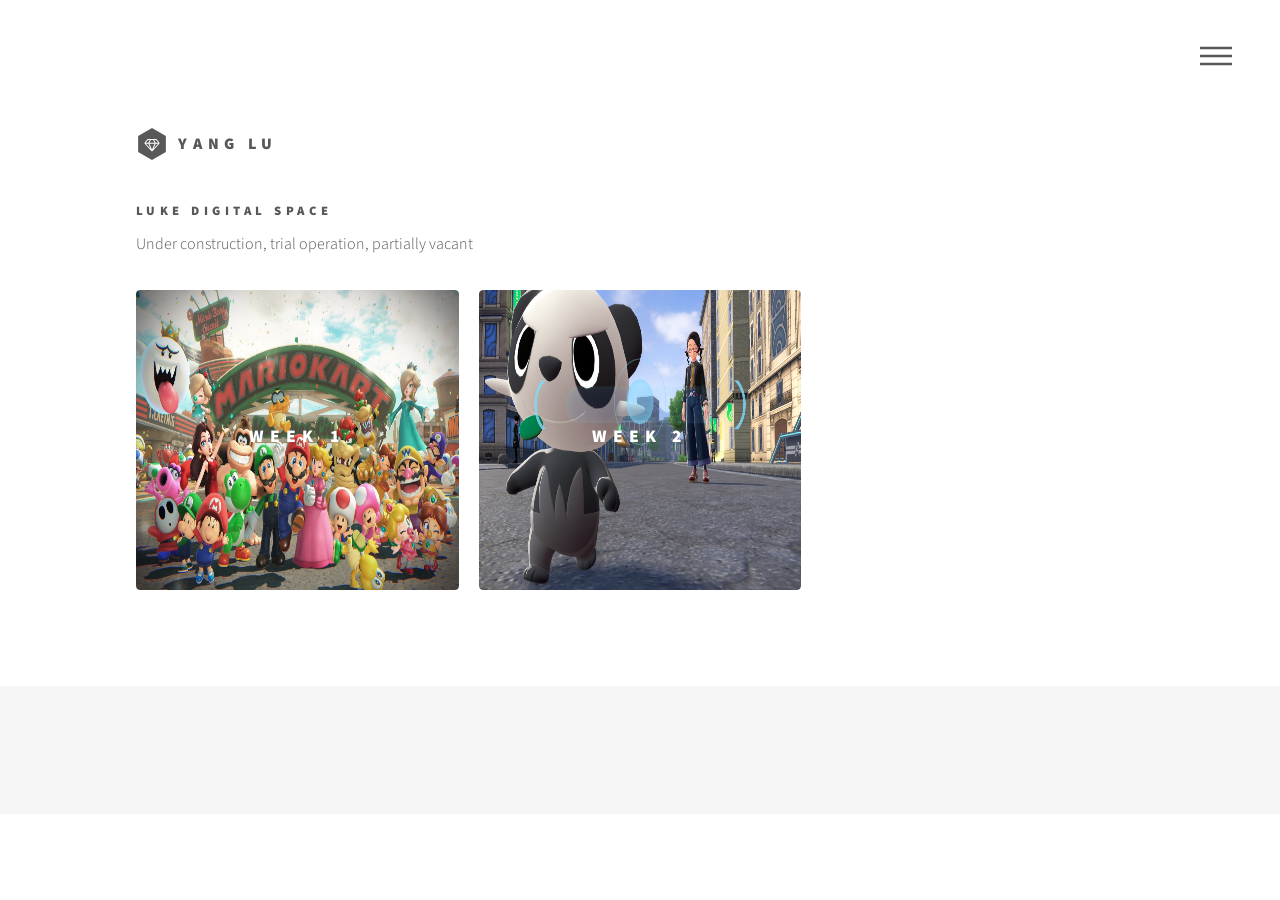
==== commit c7b67772: "Add files via upload" ====
--- a/index.html
+++ b/index.html
@@ -66,7 +66,7 @@
 									<span class="image">
 										<img src="images/pic01.jpg" alt="" width="326" height="300" />
 									</span>
-									<a href="weekly reflections.html">
+									<a href="week1.html">
 										<h2>week 1 </h2>
 										<div class="content">
 											<p>The first week of Leeds and MA Digital Media has been uploaded.</p>
--- a/assets/css/main.css
+++ b/assets/css/main.css
@@ -1,10 +1,10 @@
 @import url(fontawesome-all.min.css);
 @import url("https://fonts.googleapis.com/css?family=Source+Sans+Pro:300,700,900");
 
-/*
-	Phantom by HTML5 UP
-	html5up.net | @ajlkn
-	Free for personal and commercial use under the CCA 3.0 license (html5up.net/license)
+/*
+	Phantom by HTML5 UP
+	html5up.net | @ajlkn
+	Free for personal and commercial use under the CCA 3.0 license (html5up.net/license)
 */
 
 html, body, div, span, applet, object,
@@ -3326,4 +3326,50 @@
 				padding: 0 1.25em;
 			}
 
-		}+		}
+
+		.tiles article > .image::before,
+.tiles article > .image::after {
+  display: none;
+}
+
+.reflection-photo {
+  display: block;
+  width: 100%;
+  max-width: 500px;
+  height: auto;
+  margin: 1.5em auto;
+  border-radius: 4px;
+}
+
+ul.actions.home-button {
+  justify-content: center;
+  width: 100%;
+  margin-left: 0;
+}
+
+ul.actions.home-button li {
+  padding-left: 0;
+}
+
+#menu details summary {
+  display: block;
+  padding: 1em 0;
+  line-height: 1.5;
+  cursor: pointer;
+  list-style: none;
+}
+
+#menu details summary::-webkit-details-marker {
+  display: none;
+}
+
+#menu details ul {
+  list-style: none;
+  margin: 0;
+  padding: 0 0 0 1em;
+}
+
+#menu > .inner > ul > li details ul li a {
+  padding: 0.5em 0;
+}
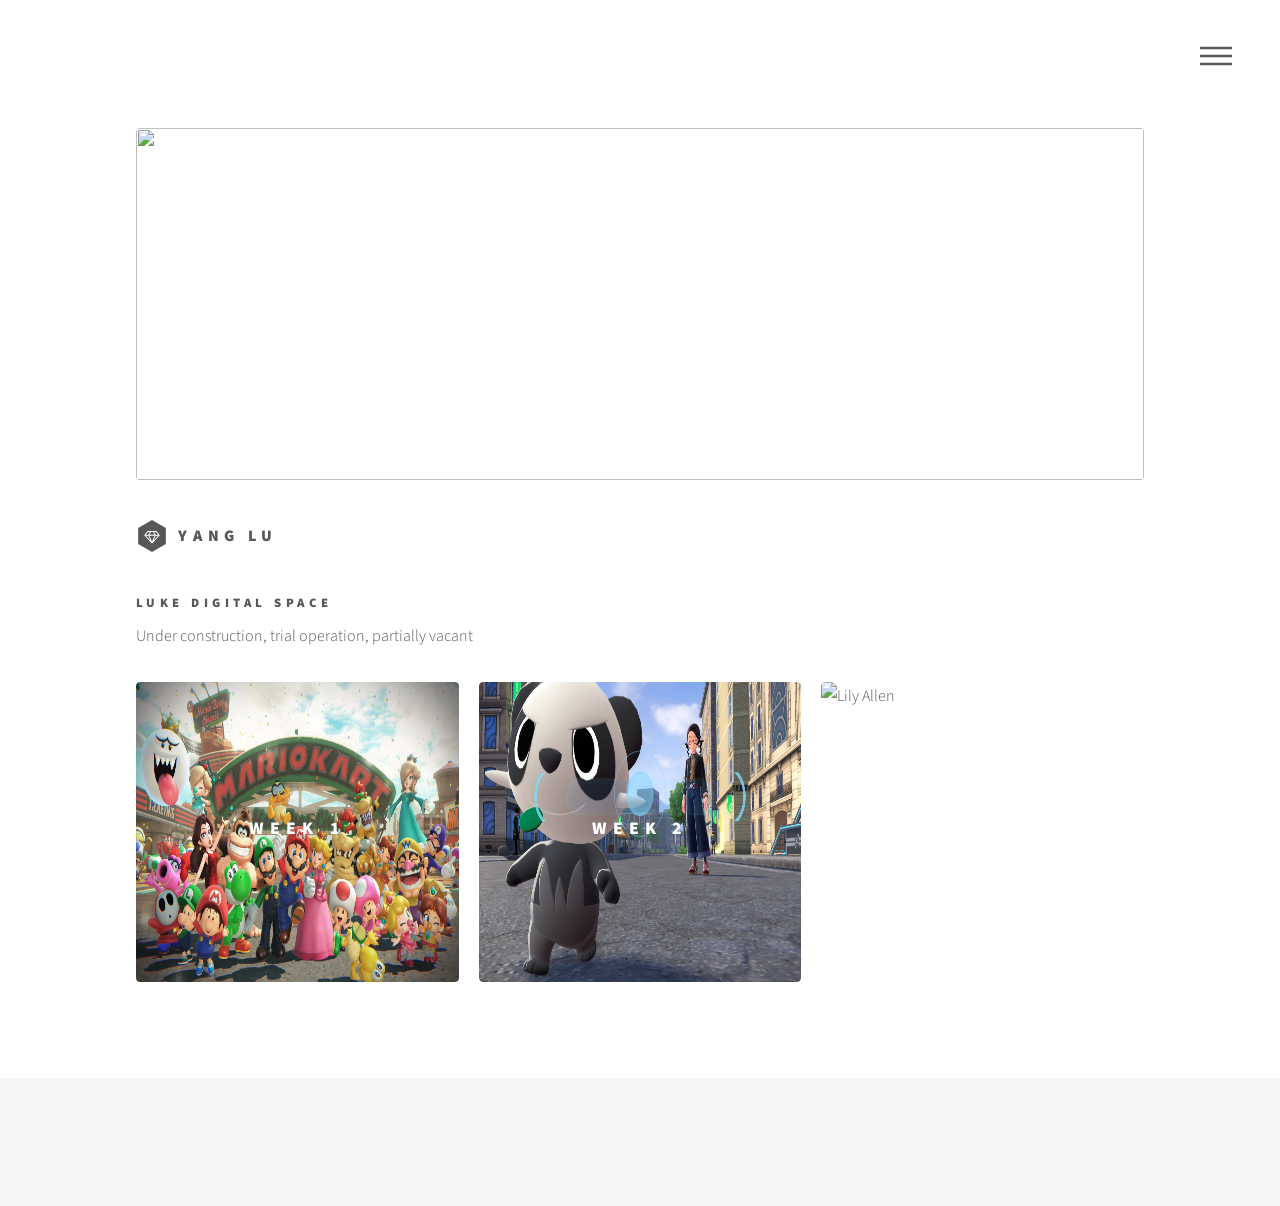
==== commit 2891b132: "Add files via upload" ====
--- a/index.html
+++ b/index.html
@@ -11,6 +11,22 @@
 		<meta name="viewport" content="width=device-width, initial-scale=1, user-scalable=no" />
 		<link rel="stylesheet" href="assets/css/main.css" />
 		<noscript><link rel="stylesheet" href="assets/css/noscript.css" /></noscript>
+		<style>
+			.home-wave {
+				height: clamp(12rem, 28vw, 22rem);
+				margin-bottom: 2.5em;
+				overflow: hidden;
+				border-radius: 4px;
+			}
+
+			.home-wave img {
+				display: block;
+				width: 100%;
+				height: 100%;
+				object-fit: cover;
+				object-position: center 70%;
+			}
+		</style>
 	</head>
 	<body class="is-preload">
 		<!-- Wrapper -->
@@ -19,6 +35,9 @@
 				<!-- Header -->
 					<header id="header">
 						<div class="inner">
+							<div class="home-wave">
+								<img src="images/image 005 wave.jpg" alt="" />
+							</div>
 
 							<!-- Logo -->
 								<a href="index.html" class="logo">
@@ -46,6 +65,7 @@
     <ul>
       <li><a href="week1.html">Week 1</a></li>
       <li><a href="week2.html">Week 2</a></li>
+      <li><a href="week3.html">Week 3</a></li>
     </ul>
   </details>
 </li>
@@ -83,7 +103,18 @@
 											<p>Vibe</p>
 										</div>
 									</a>
-								
+								</article>
+								<article class="style3">
+									<span class="image">
+										<img src="images/week4 Lily Allen.jpg" alt="Lily Allen" width="326" height="300" />
+									</span>
+									<a href="week3.html">
+										<h2>week 3</h2>
+										<div class="content">
+											<p>Web scraping and research ethics.</p>
+										</div>
+									</a>
+								</article>
 							</section>
 						</div>
 					</div>
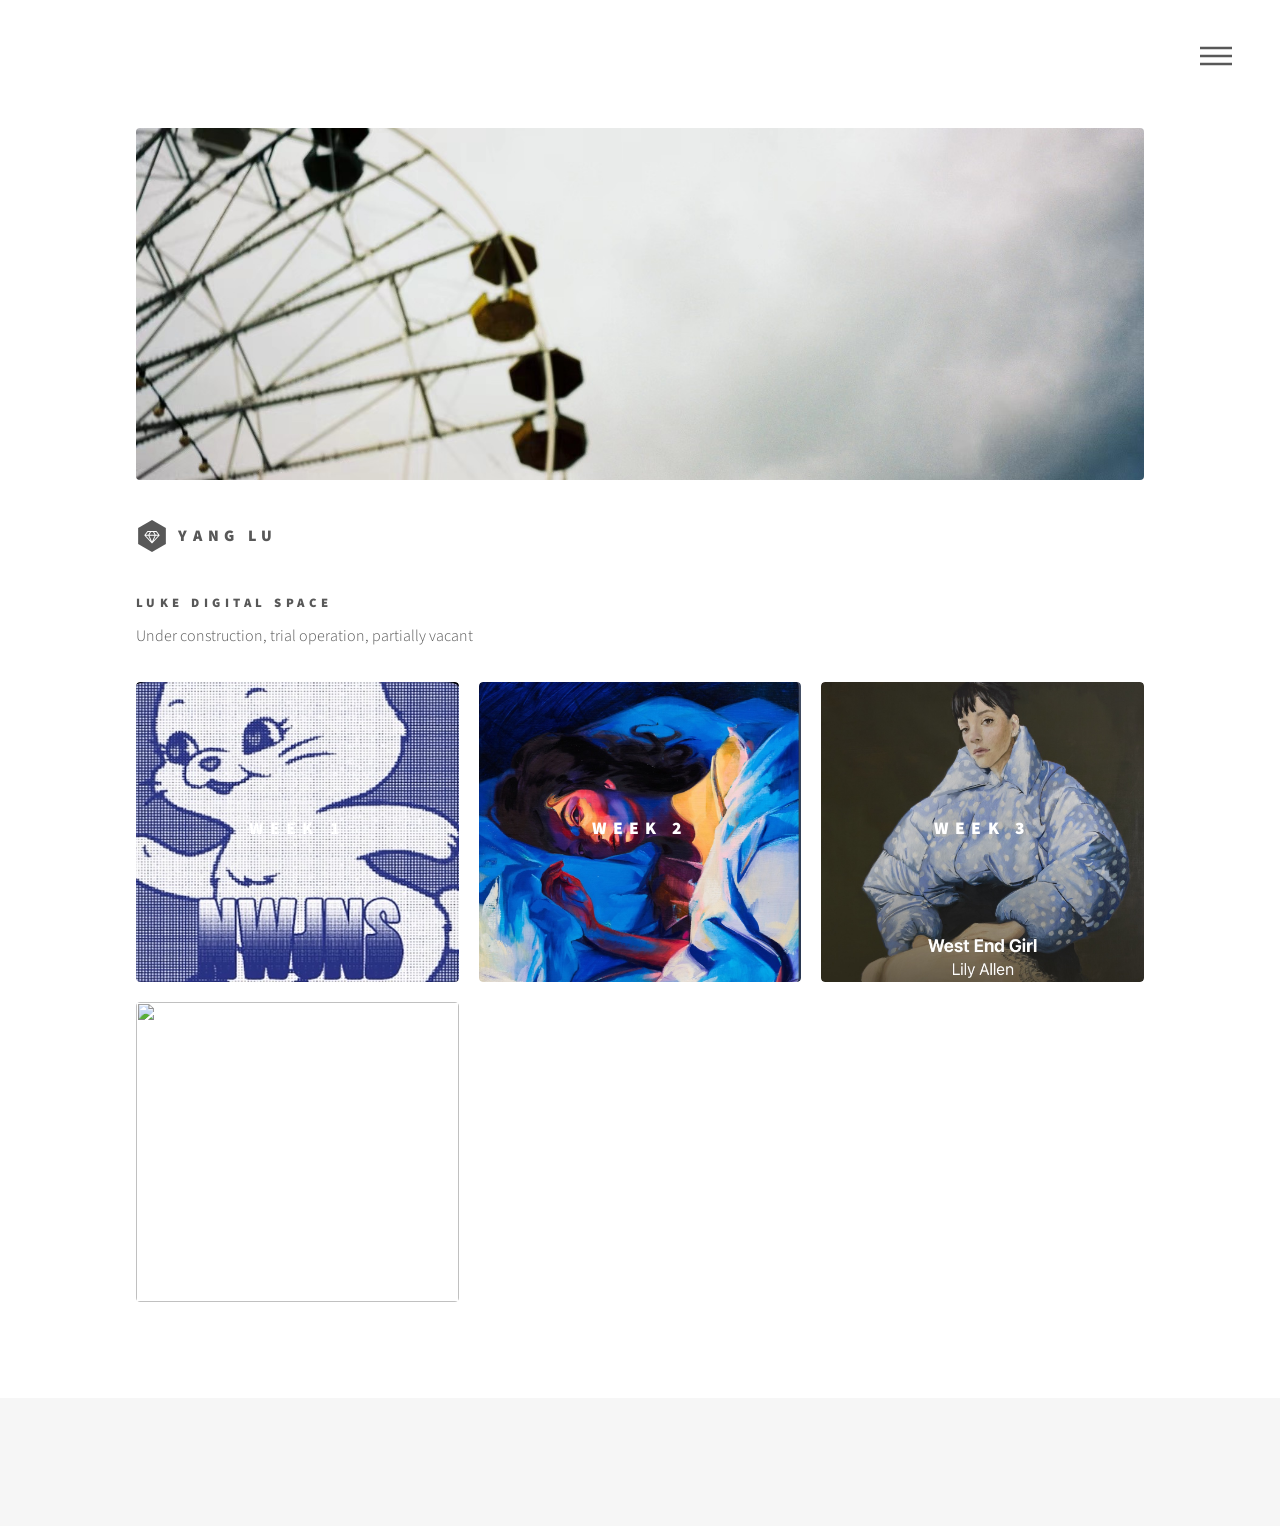
==== commit 7de48f40: "Add files via upload" ====
--- a/index.html
+++ b/index.html
@@ -66,6 +66,7 @@
       <li><a href="week1.html">Week 1</a></li>
       <li><a href="week2.html">Week 2</a></li>
       <li><a href="week3.html">Week 3</a></li>
+      <li><a href="week4.html">Week 4</a></li>
     </ul>
   </details>
 </li>
@@ -115,6 +116,17 @@
 										</div>
 									</a>
 								</article>
+								<article class="style4">
+									<span class="image">
+										<img src="images/week5 sinners.png" alt="" width="326" height="300" />
+									</span>
+									<a href="week4.html">
+										<h2>week 4</h2>
+										<div class="content">
+											<p>Data and power</p>
+										</div>
+									</a>
+								</article>
 							</section>
 						</div>
 					</div>
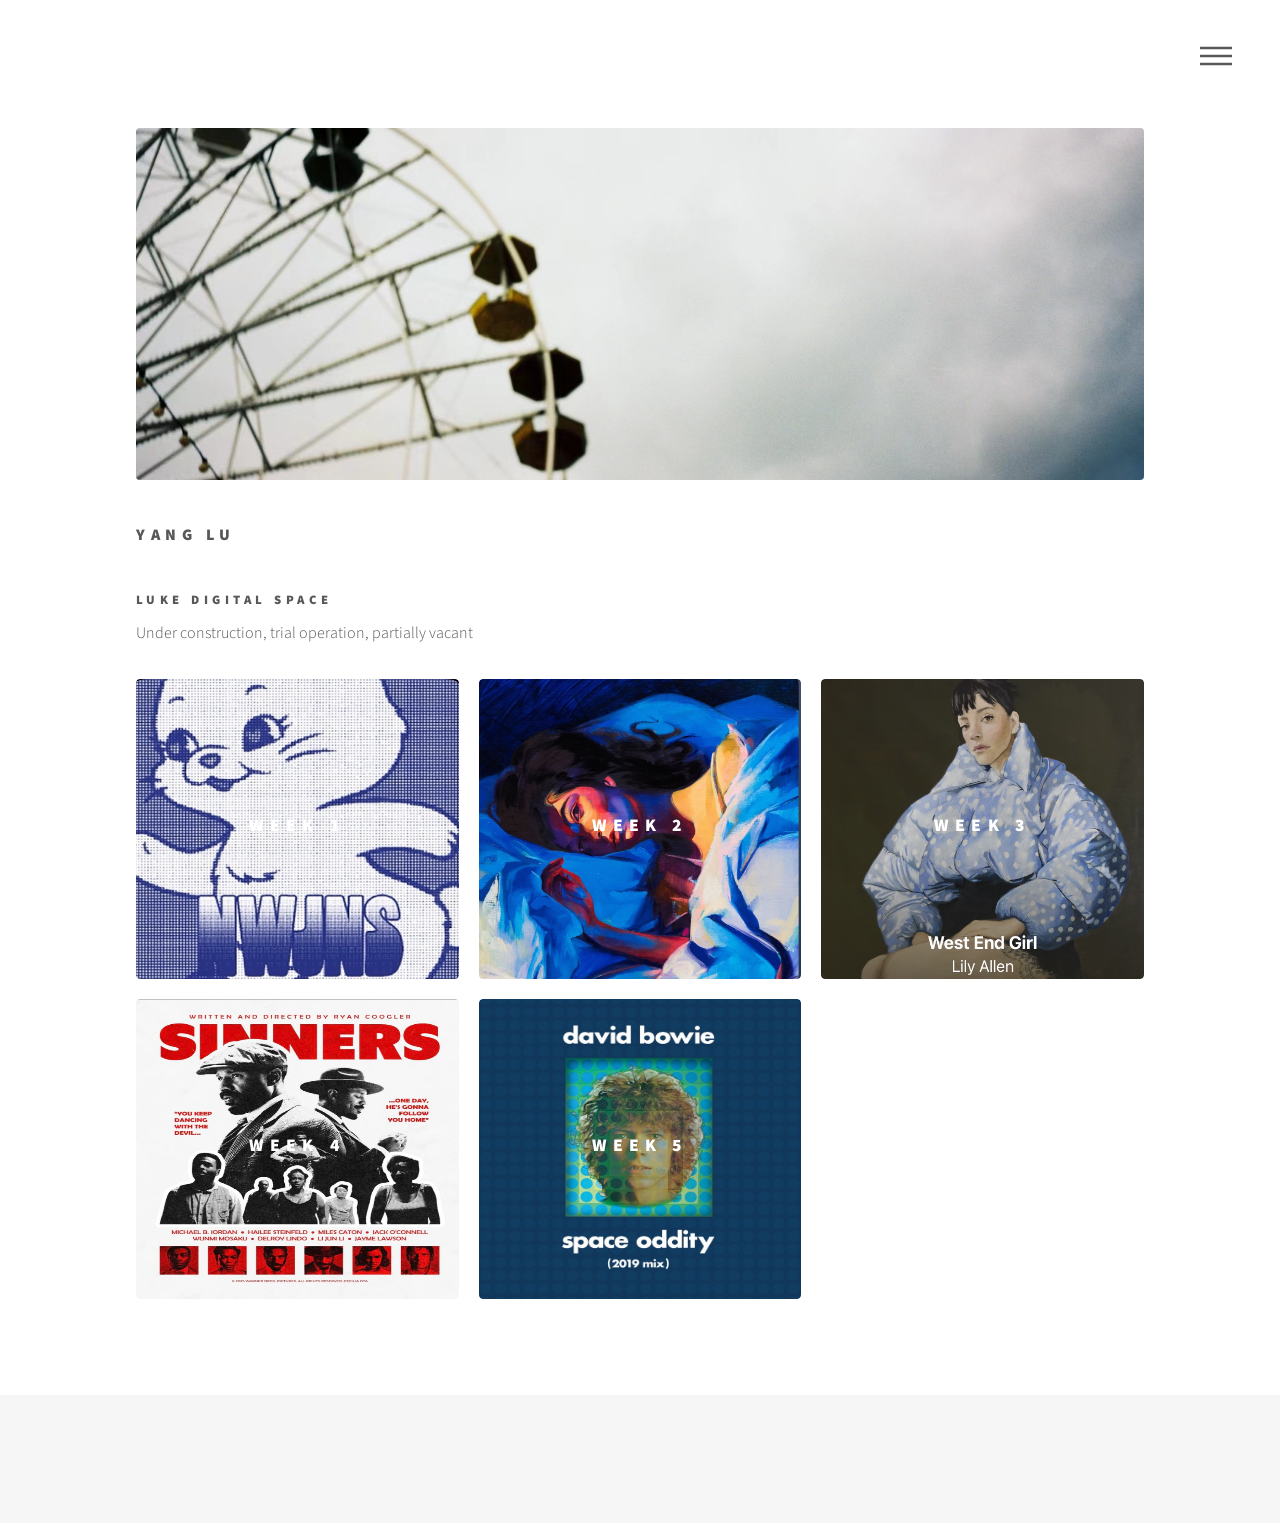
==== commit e8504216: "Add files via upload" ====
--- a/index.html
+++ b/index.html
@@ -67,6 +67,7 @@
       <li><a href="week2.html">Week 2</a></li>
       <li><a href="week3.html">Week 3</a></li>
       <li><a href="week4.html">Week 4</a></li>
+      <li><a href="week5.html">Week 5</a></li>
     </ul>
   </details>
 </li>
@@ -127,6 +128,17 @@
 										</div>
 									</a>
 								</article>
+								<article class="style5">
+									<span class="image">
+										<img src="images/week5.jpg" alt="" width="326" height="300" />
+									</span>
+									<a href="week5.html">
+										<h2>week 5</h2>
+										<div class="content">
+											<p>Data visualisation</p>
+										</div>
+									</a>
+								</article>
 							</section>
 						</div>
 					</div>
--- a/assets/css/main.css
+++ b/assets/css/main.css
@@ -2349,6 +2349,17 @@
 		}
 
 			.image.fit img {
+				width: 100%;
+			}
+
+		.image.week5-ending {
+			display: block;
+			margin: 0 auto 2em;
+			max-width: 720px;
+			width: 100%;
+		}
+
+			.image.week5-ending img {
 				width: 100%;
 			}
 
@@ -2850,7 +2861,7 @@
 			}
 
 			#header .logo .symbol {
-				margin-right: 0.65em;
+				display: none;
 			}
 
 				#header .logo .symbol img {
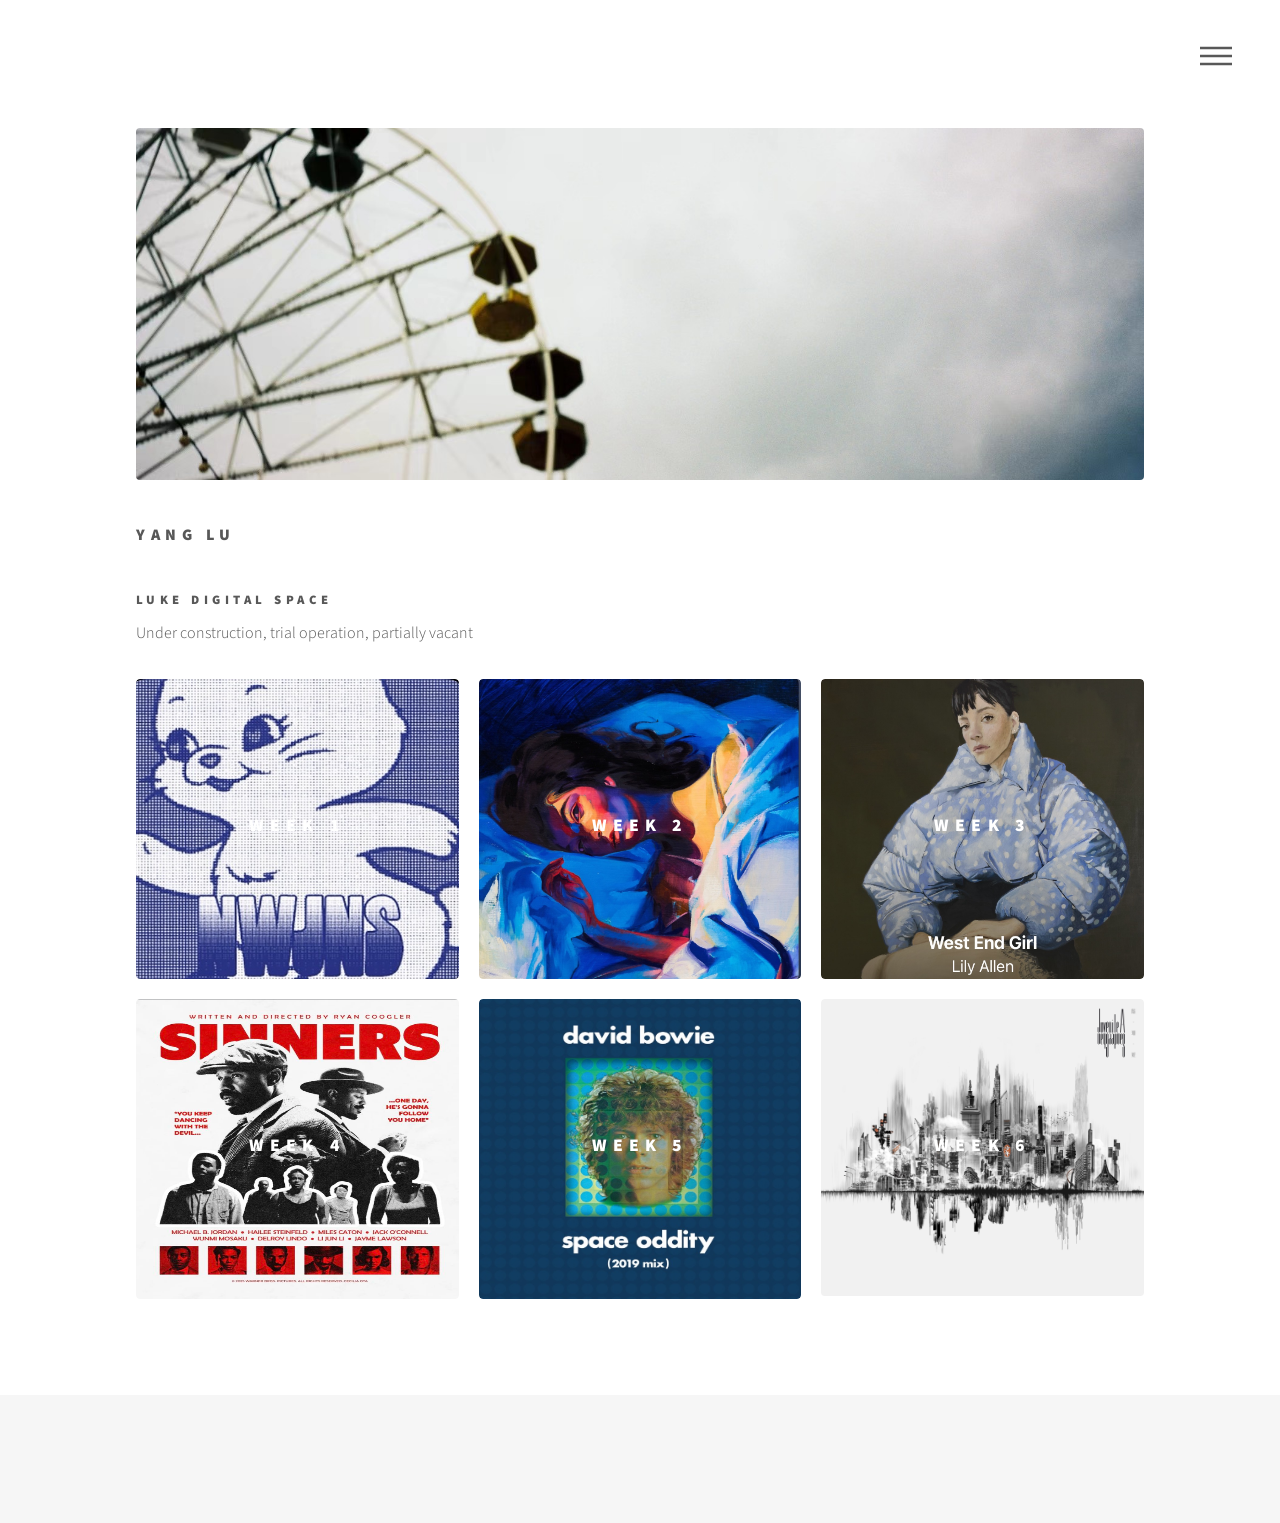
==== commit 6c45c253: "Add files via upload" ====
--- a/index.html
+++ b/index.html
@@ -68,6 +68,7 @@
       <li><a href="week3.html">Week 3</a></li>
       <li><a href="week4.html">Week 4</a></li>
       <li><a href="week5.html">Week 5</a></li>
+      <li><a href="week6.html">Week 6</a></li>
     </ul>
   </details>
 </li>
@@ -139,6 +140,17 @@
 										</div>
 									</a>
 								</article>
+								<article class="style6 no-image">
+									<span class="image" >
+										<img src="images/week 6.jpg" alt="" width="326" height="300" />
+									</span>
+									<a href="week6.html">
+										<h2>week 6</h2>
+										<div class="content">
+											<p>Algorithmic identity and Sumpter’s counting method.</p>
+										</div>
+									</a>
+								</article>
 							</section>
 						</div>
 					</div>
--- a/assets/css/main.css
+++ b/assets/css/main.css
@@ -2317,6 +2317,22 @@
 		position: relative;
 	}
 
+	.week6-content img {
+		display: block;
+		width: 100%;
+		height: 360px;
+		margin: 0 auto 2em;
+		object-fit: contain;
+	}
+
+		@media screen and (max-width: 736px) {
+
+			.week6-content img {
+				height: 240px;
+			}
+
+		}
+
 		.image img {
 			border-radius: 4px;
 			display: block;
@@ -2369,11 +2385,22 @@
 			width: 100%;
 		}
 
+		.image.main.week6-header {
+			margin-left: auto;
+			margin-right: auto;
+			width: 65%;
+		}
+
 			.image.main img {
 				width: 100%;
+				height: auto;
 			}
 
 			@media screen and (max-width: 736px) {
+
+				.image.main.week6-header {
+					width: 80%;
+				}
 
 				.image.main {
 					margin: 0 0 2em 0;
@@ -2609,7 +2636,11 @@
 				overflow: hidden;
 			}
 
-				.tiles article > .image img {
+			.tiles article.no-image > .image {
+				aspect-ratio: 326 / 300;
+			}
+
+			.tiles article > .image img {
 					display: block;
 					width: 100%;
 				}
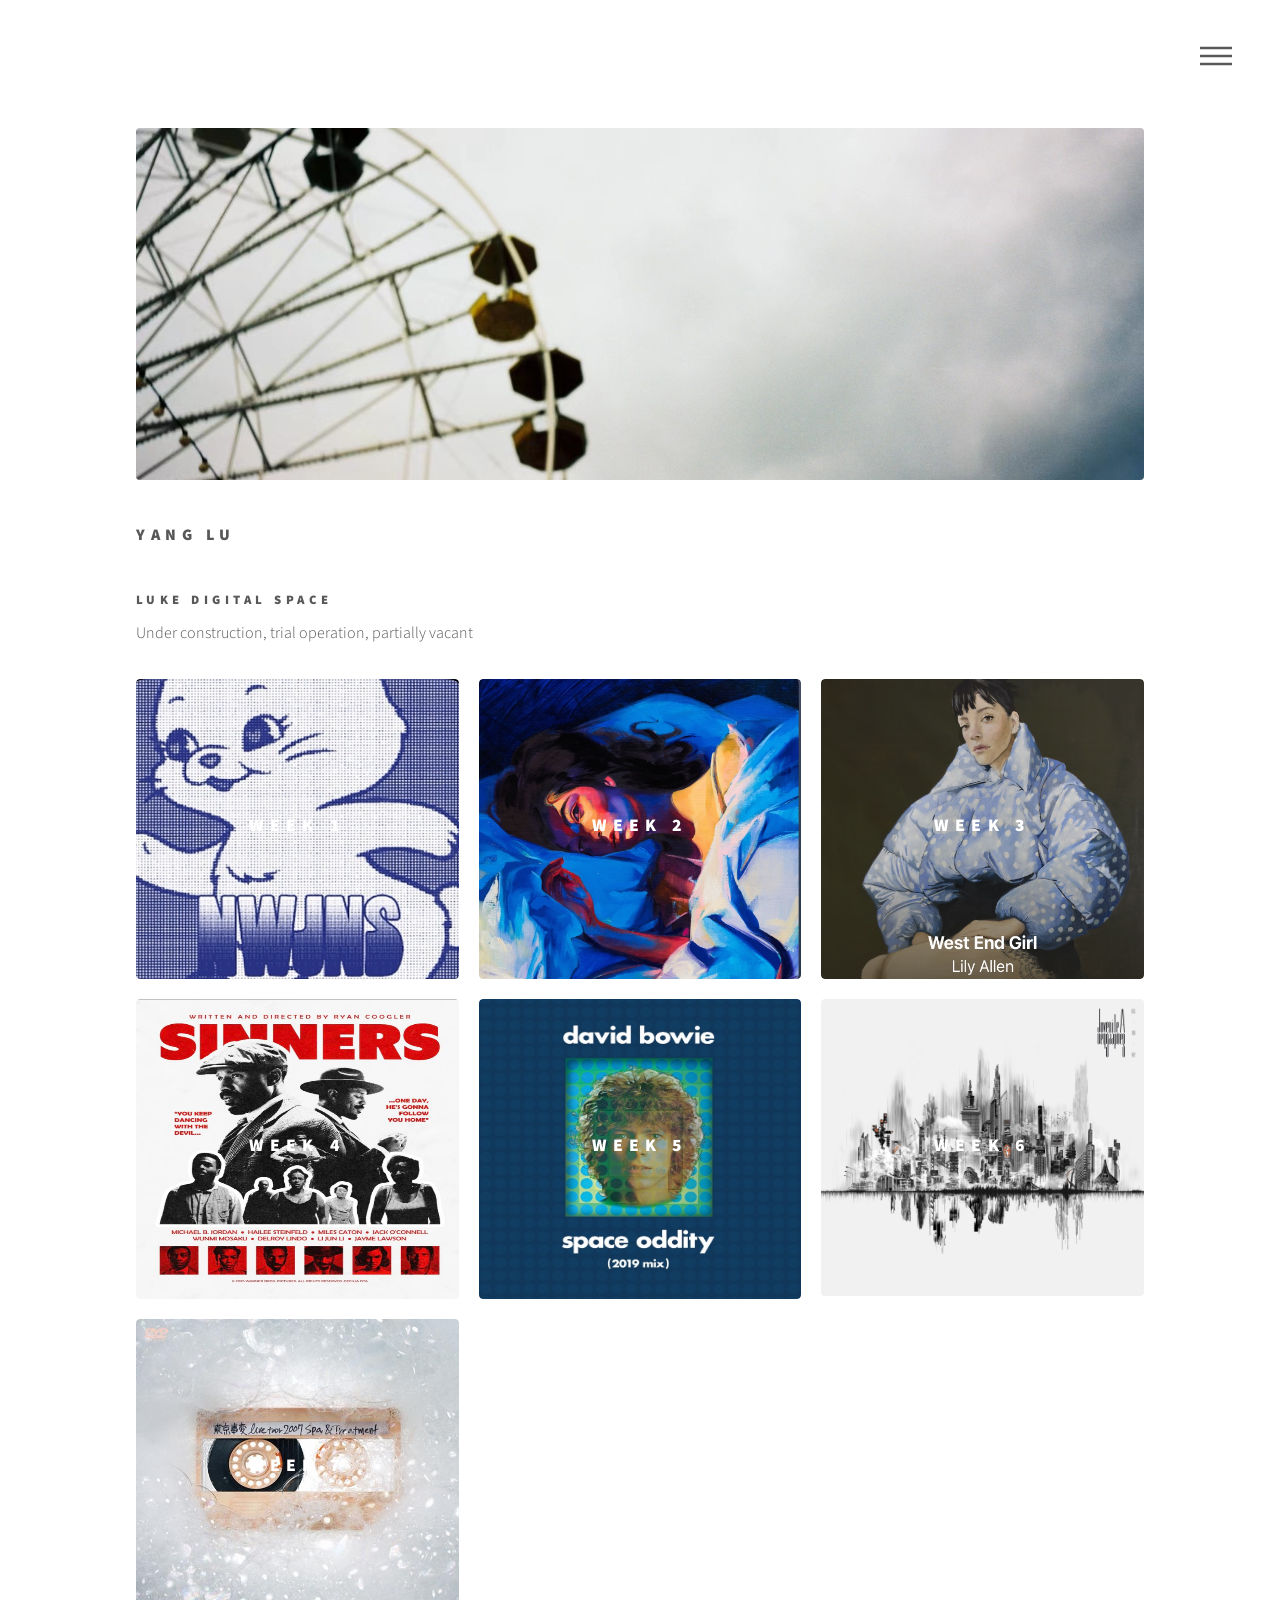
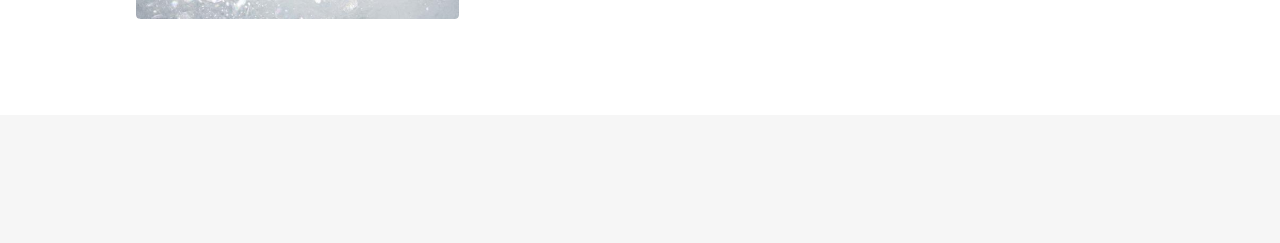
==== commit 09e78f28: "Add files via upload" ====
--- a/index.html
+++ b/index.html
@@ -69,6 +69,7 @@
       <li><a href="week4.html">Week 4</a></li>
       <li><a href="week5.html">Week 5</a></li>
       <li><a href="week6.html">Week 6</a></li>
+      <li><a href="week7.html">Week 7</a></li>
     </ul>
   </details>
 </li>
@@ -151,6 +152,17 @@
 										</div>
 									</a>
 								</article>
+								<article class="style1">
+									<span class="image">
+										<img src="images/week7 index.jpg" alt="" width="326" height="300" />
+									</span>
+									<a href="week7.html">
+										<h2>week 7</h2>
+										<div class="content">
+											<p>Data and embodied experience.</p>
+										</div>
+									</a>
+								</article>
 							</section>
 						</div>
 					</div>
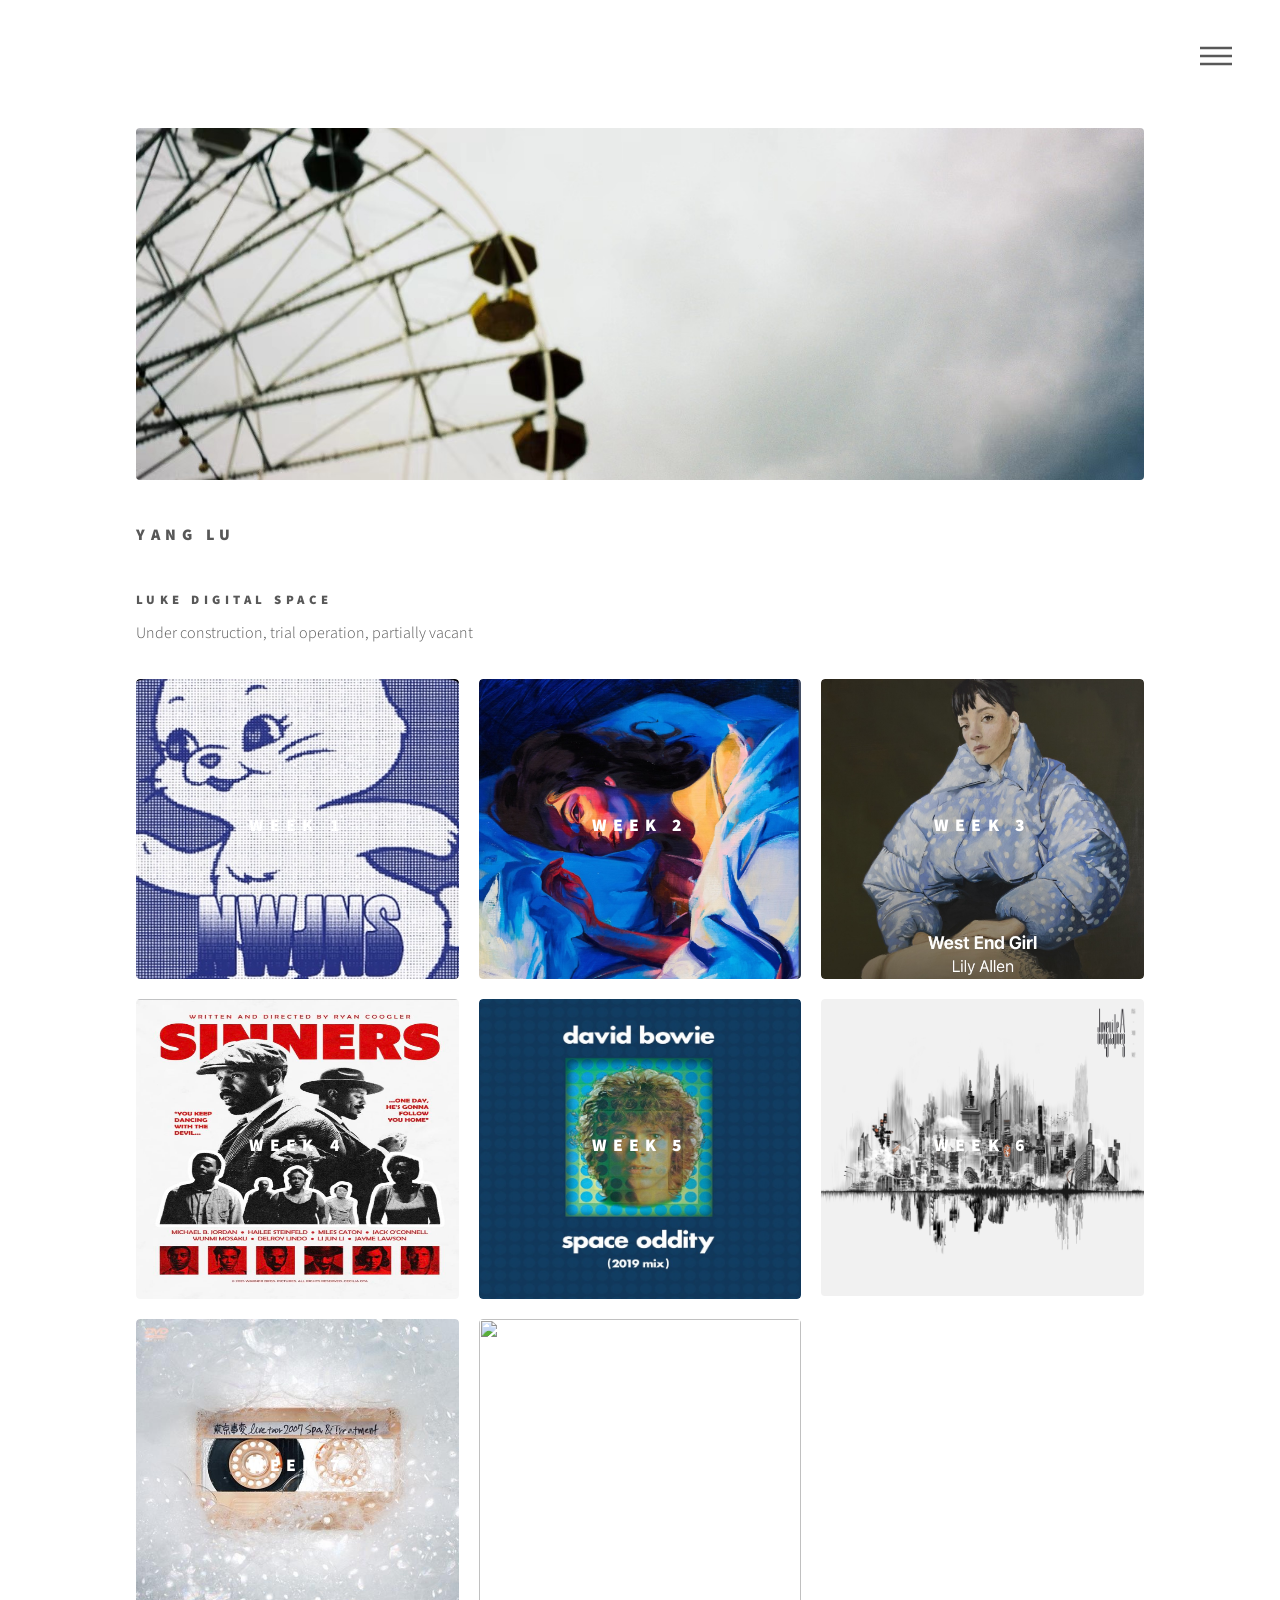
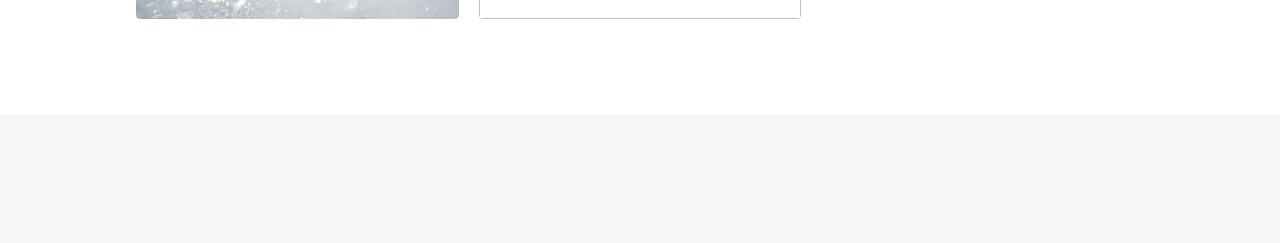
==== commit 61310f72: "Add files via upload" ====
--- a/index.html
+++ b/index.html
@@ -70,6 +70,7 @@
       <li><a href="week5.html">Week 5</a></li>
       <li><a href="week6.html">Week 6</a></li>
       <li><a href="week7.html">Week 7</a></li>
+      <li><a href="week8.html">Week 8</a></li>
     </ul>
   </details>
 </li>
@@ -163,6 +164,17 @@
 										</div>
 									</a>
 								</article>
+								<article class="style2">
+									<span class="image">
+										<img src="images/week8.jpg" alt="" width="326" height="300" />
+									</span>
+									<a href="week8.html">
+										<h2>week 8</h2>
+										<div class="content">
+											<p>Allergy experience map.</p>
+										</div>
+									</a>
+								</article>
 							</section>
 						</div>
 					</div>
